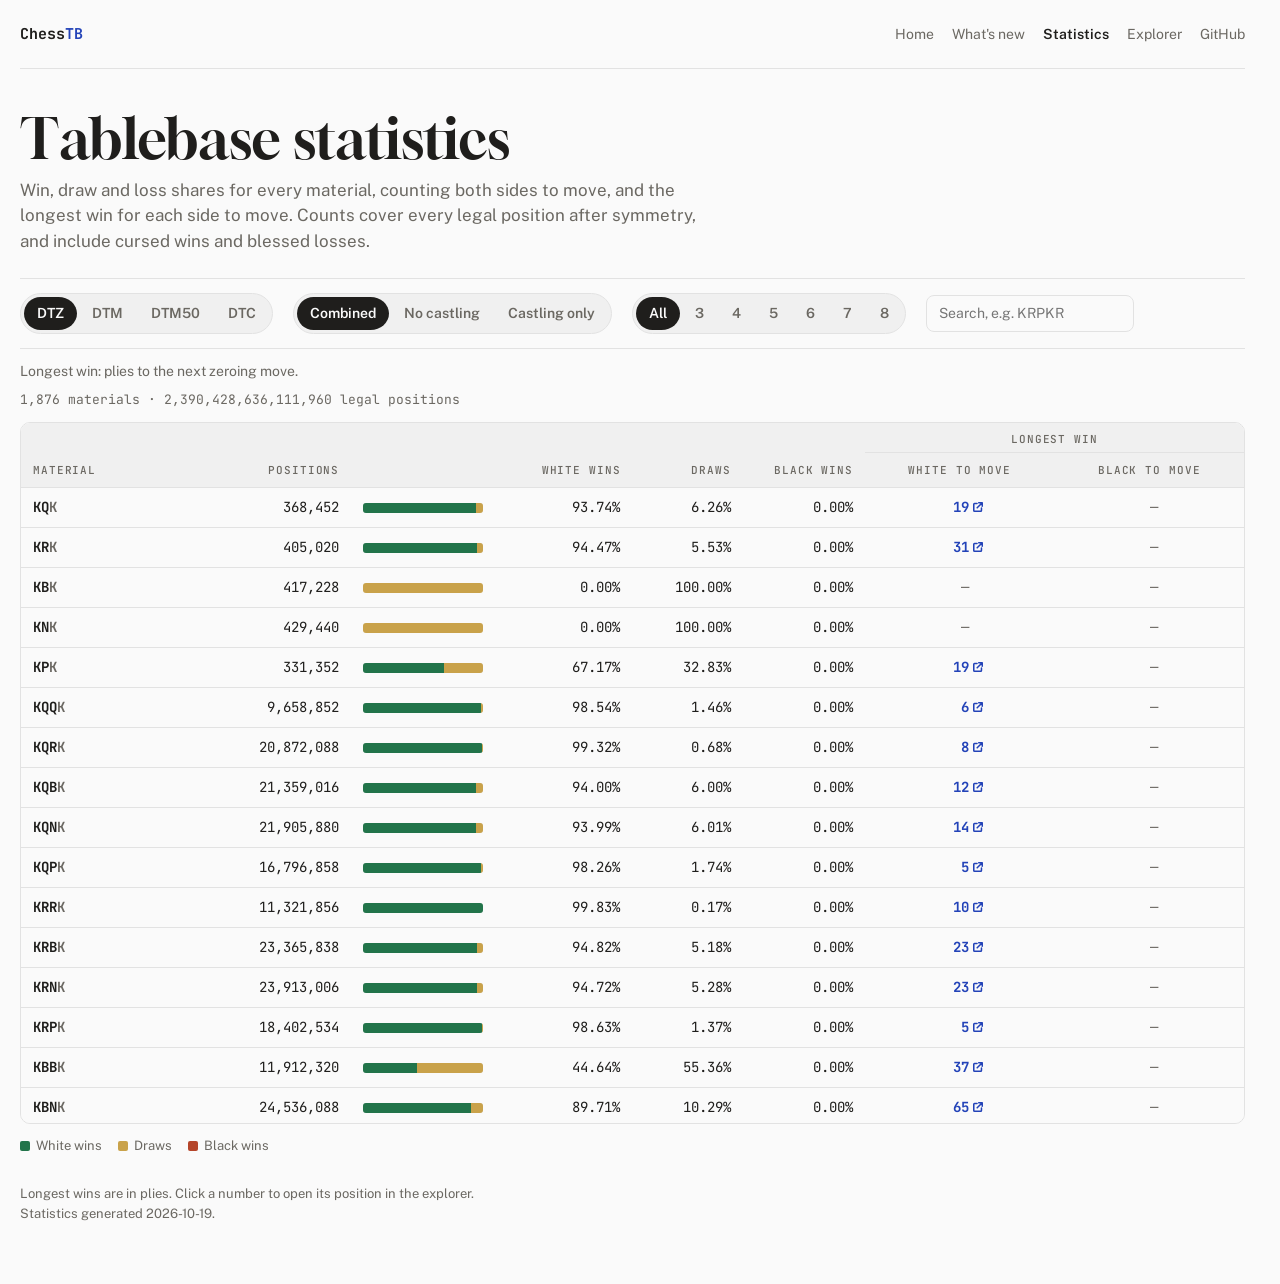
==== docs/stats.html @ 06301e28 "Slop" ====
<!doctype html>
<html lang="en">
<head>
<meta charset="utf-8">
<meta name="viewport" content="width=device-width, initial-scale=1, viewport-fit=cover">
<title>ChessTB – Tablebase statistics</title>
<meta name="description" content="Win, draw and loss shares and the longest wins for every ChessTB endgame table, by metric.">
<meta property="og:title" content="ChessTB – Tablebase statistics">
<meta property="og:description" content="Win, draw and loss shares and the longest wins for every ChessTB endgame table, by metric.">
<meta property="og:type" content="website">
<link rel="icon" type="image/svg+xml" href="favicon.svg">
<link rel="apple-touch-icon" href="apple-touch-icon.png">
<link rel="preconnect" href="https://fonts.googleapis.com">
<link rel="preconnect" href="https://fonts.gstatic.com" crossorigin>
<link rel="stylesheet" href="https://fonts.googleapis.com/css2?family=Gloock&family=Public+Sans:ital,wght@0,400;0,500;0,600;0,700;1,400&family=JetBrains+Mono:wght@400;500;700&display=swap">
<link rel="stylesheet" href="common.css">
<style>
/* Layout: a compact header, one control bar, then a single scrolling table with a sticky header row. */
:root { --win: #22744A; --draw: #C9A24A; --loss: #B5452A; }
@media (prefers-color-scheme: dark) {
  :root:not([data-theme="light"]) { --win: #5FBF88; --draw: #D9B25A; --loss: #D9694A; }
}
:root[data-theme="dark"] { --win: #5FBF88; --draw: #D9B25A; --loss: #D9694A; }

body { font-size: 15px; line-height: 1.5; padding-block: 0 48px; }

.head { display: grid; gap: 10px; padding-block: 40px 24px; }
h1 { font-family: var(--display); font-weight: 400; font-size: clamp(36px, 5vw, 56px); line-height: 1.05; margin: 0; }
.lede { color: var(--muted); font-size: 17px; max-width: 68ch; margin: 0; }

.controls { display: flex; flex-wrap: wrap; gap: 12px 20px; align-items: center; padding-block: 14px; border-top: 1px solid var(--rule); border-bottom: 1px solid var(--rule); }
.search { font: inherit; font-size: 14px; padding: 7px 12px; border: 1px solid var(--rule); border-radius: 8px; background: var(--paper); color: var(--ink); width: 13rem; max-width: 100%; }
.metric-note { font-size: 14px; color: var(--muted); padding-block: 12px 4px; margin: 0; }
.summary { font-family: var(--mono); font-size: 13px; color: var(--muted); padding-block: 4px 12px; margin: 0; font-variant-numeric: tabular-nums; }

.table-wrap { overflow: auto; max-height: 78vh; border: 1px solid var(--rule); border-radius: 10px; background: var(--paper); }
table { border-collapse: separate; border-spacing: 0; width: 100%; min-width: 820px; table-layout: fixed; font-size: 14px; }
th, td { padding: 9px 12px; border-bottom: 1px solid var(--rule); text-align: left; vertical-align: middle; white-space: nowrap; }
thead th { white-space: normal; position: sticky; top: 0; z-index: 1; background: var(--panel); font-family: var(--mono); font-size: 11px; font-weight: 500; letter-spacing: .08em; text-transform: uppercase; color: var(--muted); }
thead th button { all: unset; cursor: pointer; display: inline-flex; gap: 4px; align-items: center; }
/* Two sticky header rows: the group label row is a fixed 30px, the column row sticks just below it. */
thead tr.group th { top: 0; height: 30px; padding-block: 7px 4px; }
thead tr:not(.group) th { top: 30px; }
thead th.blank { border-bottom-color: transparent; }
thead th.grp { text-align: center; }
thead th button:focus-visible { outline: 2px solid var(--accent); outline-offset: 2px; border-radius: 3px; }
thead th[aria-sort="ascending"] button::after { content: "▲"; font-size: 9px; }
thead th[aria-sort="descending"] button::after { content: "▼"; font-size: 9px; }
th.num, td.num { text-align: right; font-family: var(--mono); font-variant-numeric: tabular-nums; }
td.mat { font-family: var(--mono); font-weight: 700; }
/* Black's side of the material name, from its king on, is muted so the split reads at a glance. */
td.mat .blk { color: var(--muted); }
tbody tr:hover td { background: var(--accent-soft); }
.bar { display: flex; width: 100%; max-width: 120px; height: 10px; border-radius: 3px; overflow: hidden; background: var(--rule); }
.bar i { display: block; height: 100%; }
.bar .w { background: var(--win); }
.bar .d { background: var(--draw); }
.bar .l { background: var(--loss); }
td.long a { font-weight: 700; text-decoration: none; }
td.long a::after { content: ""; display: inline-block; vertical-align: baseline; margin-left: 4px; width: 10px; height: 10px; background: currentColor; -webkit-mask: var(--ext-icon) center / contain no-repeat; mask: var(--ext-icon) center / contain no-repeat; }
td.long a:hover { text-decoration: underline; }
th.ctr, td.long { text-align: center; }
/* Numbers right-align inside a 4-digit box that stays centred, so digits line up under the centred header. */
td.long a, td.long .none { display: inline-block; min-width: calc(4ch + 14px); text-align: right; }
td.long .none { padding-right: 14px; }
.none { color: var(--muted); }
.legend { display: flex; gap: 16px; flex-wrap: wrap; font-size: 13px; color: var(--muted); padding-block: 12px 0; }
.legend span { display: inline-flex; align-items: center; gap: 6px; }
.legend i { width: 10px; height: 10px; border-radius: 2px; display: inline-block; }
.foot #generated { display: block; }
.foot { font-size: 13px; color: var(--muted); padding-block: 16px 0; max-width: 80ch; }

@media (max-width: 640px) {
  body { padding-inline: 16px; }
  .search { width: 100%; }
}
</style>
</head>
<body>
<div class="wrap">
  <header class="top">
    <a class="brand" href="./">Chess<span>TB</span></a>
    <nav aria-label="Site">
      <a href="./">Home</a>
      <a href="whatsnew.html">What's new</a>
      <a href="stats.html" aria-current="page">Statistics</a>
      <a href="https://chesstb-explorer.hf.space/">Explorer</a>
      <a href="https://github.com/noobpwnftw/chesstb">GitHub</a>
    </nav>
  </header>

  <section class="head" aria-labelledby="title">
    <h1 id="title">Tablebase statistics</h1>
    <p class="lede">Win, draw and loss shares for every material, counting both sides to move, and the longest win for each side to move. Counts cover every legal position after symmetry, and include cursed wins and blessed losses.</p>
  </section>

  <div class="controls" role="group" aria-label="Table filters">
    <div class="seg" id="metric" role="group" aria-label="Metric">
      <button type="button" data-metric="dtz">DTZ</button>
      <button type="button" data-metric="dtm">DTM</button>
      <button type="button" data-metric="dtm50">DTM50</button>
      <button type="button" data-metric="dtc">DTC</button>
    </div>
    <div class="seg" id="castling" role="group" aria-label="Castling rights">
      <button type="button" data-castling="2">Combined</button>
      <button type="button" data-castling="0">No castling</button>
      <button type="button" data-castling="1">Castling only</button>
    </div>
    <div class="seg" id="pieces" role="group" aria-label="Number of pieces">
      <button type="button" data-n="0">All</button>
      <button type="button" data-n="3">3</button>
      <button type="button" data-n="4">4</button>
      <button type="button" data-n="5">5</button>
      <button type="button" data-n="6">6</button>
      <button type="button" data-n="7">7</button>
      <button type="button" data-n="8">8</button>
    </div>
    <input class="search" id="q" type="search" placeholder="Search, e.g. KRPKR" aria-label="Search materials" autocomplete="off" spellcheck="false">
  </div>

  <p class="metric-note" id="note"></p>
  <p class="summary" id="summary">Loading statistics…</p>

  <div class="table-wrap">
    <table>
      <colgroup>
        <col style="width: 12%"><col style="width: 15%"><col style="width: 13%">
        <col style="width: 10%"><col style="width: 9%"><col style="width: 10%">
        <col style="width: 15.5%"><col style="width: 15.5%">
      </colgroup>
      <thead>
        <tr class="group">
          <th colspan="6" class="blank"></th>
          <th colspan="2" class="grp" scope="colgroup">Longest win</th>
        </tr>
        <tr>
          <th data-key="mat" aria-sort="none"><button type="button">Material</button></th>
          <th class="num" data-key="pos" aria-sort="none"><button type="button">Positions</button></th>
          <th aria-hidden="true"></th>
          <th class="num" data-key="w" aria-sort="none"><button type="button">White wins</button></th>
          <th class="num" data-key="d" aria-sort="none"><button type="button">Draws</button></th>
          <th class="num" data-key="b" aria-sort="none"><button type="button">Black wins</button></th>
          <th class="num ctr" data-key="lw" aria-sort="none"><button type="button">White to move</button></th>
          <th class="num ctr" data-key="lb" aria-sort="none"><button type="button">Black to move</button></th>
        </tr>
      </thead>
      <tbody id="rows"></tbody>
    </table>
  </div>
  <div class="legend" aria-hidden="true">
    <span><i style="background: var(--win)"></i>White wins</span>
    <span><i style="background: var(--draw)"></i>Draws</span>
    <span><i style="background: var(--loss)"></i>Black wins</span>
  </div>
  <p class="foot">Longest wins are in plies. Click a number to open its position in the explorer.<span id="generated"></span></p>
</div>

<script>
(function () {
  var EXPLORER = "https://chesstb-explorer.hf.space/";
  var NOTES = {
    dtz: "Longest win: plies to the next zeroing move.",
    dtm: "Longest win: plies to mate, ignoring the 50-move rule.",
    dtm50: "Longest win: plies to mate within the 50-move rule, from a fresh clock.",
    dtc: "Longest win: plies to the next zeroing move within the 50-move rule, from a fresh clock. Endgames with pawns only."
  };
  var state = { metric: "dtz", castling: 2, n: 0, q: "", sort: null, dir: 1 };
  var data = null;

  function readHash() {
    var h = location.hash.replace(/^#/, "").split("-");
    if (NOTES[h[0]]) state.metric = h[0];
    state.castling = h[1] === "castling" ? 1 : h[1] === "nocastling" ? 0 : 2;
  }
  function writeHash() {
    try { history.replaceState(null, "", "#" + state.metric + ["-nocastling", "-castling", ""][state.castling]); } catch (e) {}
  }

  function pct(x, total) {
    if (!total) return "—";
    var v = 100 * x / total;
    if (x > 0 && v < 0.005) return "<0.01%";
    if (x < total && v > 99.995) return ">99.99%";
    return v.toFixed(2) + "%";
  }
  function fullFen(fen) {
    var f = fen.trim().split(/\s+/), d = ["", "w", "-", "-", "0", "1"];
    while (f.length < 6) f.push(d[f.length]);
    return f.join(" ");
  }
  // Castling tables cover every king and rook arrangement, so a record can be a Chess960
  // position: a right whose king or rook is off its standard square needs the 960 variant.
  function needs960(fen) {
    var f = fen.split(/\s+/), rights = f[2] || "-";
    if (rights === "-") return false;
    if (/[A-Ha-h]/.test(rights)) return true;
    var ranks = f[0].split("/");
    function row(r) {
      var out = [];
      ranks[r].split("").forEach(function (c) {
        if (/\d/.test(c)) for (var i = 0; i < +c; i++) out.push(""); else out.push(c);
      });
      return out;
    }
    var r1 = row(7), r8 = row(0);
    var need = { K: [r1, "K", "R", 7], Q: [r1, "K", "R", 0], k: [r8, "k", "r", 7], q: [r8, "k", "r", 0] };
    return rights.split("").some(function (c) {
      var n = need[c];
      return !n || n[0][4] !== n[1] || n[0][n[3]] !== n[2];
    });
  }
  function explorerLink(fen) {
    var full = fullFen(fen);
    return EXPLORER + "#fen=" + encodeURIComponent(full) + (needs960(full) ? "&variant=chess960" : "");
  }
  function esc(s) { return s.replace(/[&<>"]/g, function (c) { return { "&": "&amp;", "<": "&lt;", ">": "&gt;", '"': "&quot;" }[c]; }); }
  // White's pieces, then Black's from the second king on.
  function matHtml(m) { var i = m.indexOf("K", 1); return i < 0 ? esc(m) : esc(m.slice(0, i)) + '<span class="blk">' + esc(m.slice(i)) + "</span>"; }

  function derive(row) {
    var c = row.c, tot = c[3] + c[7];
    // White's point of view: White wins with White to move, or when Black to move loses.
    return { w: c[0] + c[6], d: c[1] + c[5], b: c[2] + c[4], tot: tot };
  }

  function currentRows() {
    var set = data.sets[state.castling];
    var q = state.q.trim().toLowerCase();
    var rows = set.rows.filter(function (r) {
      if (!r.l[state.metric]) return false;
      if (state.n && r.n !== state.n) return false;
      if (q && r.m.toLowerCase().indexOf(q) < 0) return false;
      return true;
    });
    if (state.sort) {
      var k = state.sort, dir = state.dir;
      var val = function (r) {
        var s = derive(r);
        switch (k) {
          case "mat": return r.m;
          case "pos": return s.tot;
          case "w": return s.tot ? s.w / s.tot : 0;
          case "d": return s.tot ? s.d / s.tot : 0;
          case "b": return s.tot ? s.b / s.tot : 0;
          case "lw": return r.l[state.metric][0][0];
          case "lb": return r.l[state.metric][1][0];
        }
      };
      rows = rows.map(function (r, i) { return [val(r), i, r]; }).sort(function (a, b) {
        if (a[0] < b[0]) return -dir;
        if (a[0] > b[0]) return dir;
        return a[1] - b[1];
      }).map(function (x) { return x[2]; });
    }
    return rows;
  }

  function longestCell(entry) {
    if (!entry || !entry[0] || !entry[1]) return '<td class="num long"><span class="none">—</span></td>';
    var fen = fullFen(entry[1]);
    return '<td class="num long"><a href="' + explorerLink(fen) +
      '" target="_blank" rel="noopener" title="' + esc(fen) + '">' + entry[0] + "</a></td>";
  }

  function render() {
    var rows = currentRows();
    var html = [], total = 0n;
    rows.forEach(function (r) {
      var s = derive(r), l = r.l[state.metric];
      total += BigInt(s.tot);
      var bw = s.tot ? 100 * s.w / s.tot : 0, bd = s.tot ? 100 * s.d / s.tot : 0, bb = s.tot ? 100 * s.b / s.tot : 0;
      html.push("<tr><td class=\"mat\">" + matHtml(r.m) + "</td>" +
        "<td class=\"num\">" + s.tot.toLocaleString("en-US") + "</td>" +
        '<td><div class="bar" title="' + pct(s.w, s.tot) + " / " + pct(s.d, s.tot) + " / " + pct(s.b, s.tot) + '">' +
          '<i class="w" style="width:' + bw + '%"></i><i class="d" style="width:' + bd + '%"></i><i class="l" style="width:' + bb + '%"></i></div></td>' +
        '<td class="num">' + pct(s.w, s.tot) + "</td>" +
        '<td class="num">' + pct(s.d, s.tot) + "</td>" +
        '<td class="num">' + pct(s.b, s.tot) + "</td>" +
        longestCell(l[0]) + longestCell(l[1]) + "</tr>");
    });
    document.getElementById("rows").innerHTML = html.join("") ||
      '<tr><td colspan="8" class="none">No materials match these filters.</td></tr>';
    document.getElementById("summary").textContent =
      rows.length.toLocaleString("en-US") + " materials · " + total.toLocaleString("en-US") + " legal positions";
    document.getElementById("note").textContent = NOTES[state.metric];
    syncControls();
  }

  function syncControls() {
    var set = data.sets[state.castling];
    document.querySelectorAll("#metric button").forEach(function (b) {
      b.setAttribute("aria-pressed", b.dataset.metric === state.metric ? "true" : "false");
      b.disabled = set.metrics.indexOf(b.dataset.metric) < 0;
    });
    document.querySelectorAll("#castling button").forEach(function (b) {
      b.setAttribute("aria-pressed", +b.dataset.castling === state.castling ? "true" : "false");
    });
    var present = {};
    set.rows.forEach(function (r) { if (r.l[state.metric]) present[r.n] = true; });
    document.querySelectorAll("#pieces button").forEach(function (b) {
      var n = +b.dataset.n;
      b.setAttribute("aria-pressed", n === state.n ? "true" : "false");
      b.disabled = n !== 0 && !present[n];
    });
    document.querySelectorAll("thead th[data-key]").forEach(function (th) {
      th.setAttribute("aria-sort", th.dataset.key === state.sort ? (state.dir > 0 ? "ascending" : "descending") : "none");
    });
  }

  function bind() {
    document.querySelectorAll("#metric button").forEach(function (b) {
      b.addEventListener("click", function () { state.metric = b.dataset.metric; fixPieces(); writeHash(); render(); });
    });
    document.querySelectorAll("#castling button").forEach(function (b) {
      b.addEventListener("click", function () { state.castling = +b.dataset.castling; fixPieces(); writeHash(); render(); });
    });
    document.querySelectorAll("#pieces button").forEach(function (b) {
      b.addEventListener("click", function () { state.n = +b.dataset.n; render(); });
    });
    document.getElementById("q").addEventListener("input", function (e) { state.q = e.target.value; render(); });
    document.querySelectorAll("thead th[data-key] button").forEach(function (b) {
      b.addEventListener("click", function () {
        var k = b.parentNode.dataset.key;
        if (state.sort === k) {
          if (state.dir > 0) state.dir = -1; else { state.sort = null; state.dir = 1; }
        } else {
          state.sort = k;
          state.dir = k === "mat" ? 1 : -1;
        }
        render();
      });
    });
    window.addEventListener("hashchange", function () { readHash(); fixPieces(); render(); });
  }

  // Drop a piece-count filter that the chosen metric and table set do not cover.
  function fixPieces() {
    var set = data.sets[state.castling];
    if (set.metrics.indexOf(state.metric) < 0) state.metric = set.metrics[0];
    if (state.n && !set.rows.some(function (r) { return r.n === state.n && r.l[state.metric]; })) state.n = 0;
  }

  // Combined view: fold each castling table into its right-free material (KrrK -> KRRK).
  // Positions with rights are distinct positions, so counts add; records take the longest.
  function buildCombined(d) {
    var byName = {};
    var rows = d.sets[0].rows.map(function (r) {
      var copy = { m: r.m, n: r.n, c: r.c.slice(), l: {} };
      Object.keys(r.l).forEach(function (k) { copy.l[k] = [r.l[k][0].slice(), r.l[k][1].slice()]; });
      byName[r.m] = copy;
      return copy;
    });
    d.sets[1].rows.forEach(function (r) {
      var t = byName[r.m.replace(/r/g, "R")];
      if (!t) return;
      for (var i = 0; i < 8; i++) t.c[i] += r.c[i];
      Object.keys(r.l).forEach(function (k) {
        if (!t.l[k]) return;
        for (var s = 0; s < 2; s++) if (r.l[k][s][0] > t.l[k][s][0]) t.l[k][s] = r.l[k][s].slice();
      });
    });
    return { castling: 2, metrics: d.sets[0].metrics, rows: rows };
  }

  readHash();
  fetch("stats.json").then(function (r) {
    if (!r.ok) throw new Error(r.status);
    return r.json();
  }).then(function (d) {
    data = d;
    d.sets[2] = buildCombined(d);
    var gen = document.getElementById("generated");
    gen.textContent = "Statistics generated ";
    var t = document.createElement("time");
    t.dateTime = d.generated;
    t.textContent = d.generated + ".";
    gen.appendChild(t);
    bind(); fixPieces(); render();
  }).catch(function () {
    document.getElementById("summary").textContent = "Could not load stats.json. Reload the page to try again.";
  });
})();
</script>
</body>
</html>
---- docs/common.css ----
/* Shared by every ChessTB page: theme tokens, base type, top bar and the common controls.
   Page-specific tokens (board squares, result colours, bar colours) stay in each page. */
:root {
  --paper: #FAFAFA;
  --panel: #F0F0F0;
  --ink: #1F1E1C;
  --muted: #6B6862;
  --rule: #E2E2E2;
  --accent: #2343B8;
  --accent-soft: #DCE2F7;
  --display: "Gloock", "Georgia", "Times New Roman", serif;
  --body: "Public Sans", "Helvetica Neue", Arial, sans-serif;
  --mono: "JetBrains Mono", ui-monospace, "SFMono-Regular", Menlo, monospace;
  /* External-link glyph, drawn with mask so it takes the text colour. */
  --ext-icon: url("data:image/svg+xml,%3Csvg xmlns='http://www.w3.org/2000/svg' viewBox='1.8 1.1 9.1 9.1'%3E%3Cpath d='M5.5 2.5H3.2a.7.7 0 0 0-.7.7v5.6a.7.7 0 0 0 .7.7h5.6a.7.7 0 0 0 .7-.7V6.5M7 1.8h3.2V5M10 2 5.6 6.4' fill='none' stroke='black' stroke-width='1.4' stroke-linecap='round' stroke-linejoin='round'/%3E%3C/svg%3E");
  color-scheme: light;
  padding-top: env(safe-area-inset-top, 0px);
  padding-bottom: env(safe-area-inset-bottom, 0px);
}
@media (prefers-color-scheme: dark) {
  :root:not([data-theme="light"]) {
    --paper: #141414; --panel: #1E1E1E; --ink: #ECECEC; --muted: #A3A3A3; --rule: #2E2E2E;
    --accent: #8EA6FF; --accent-soft: #1E2847;
    color-scheme: dark;
  }
}
:root[data-theme="dark"] {
  --paper: #141414; --panel: #1E1E1E; --ink: #ECECEC; --muted: #A3A3A3; --rule: #2E2E2E;
  --accent: #8EA6FF; --accent-soft: #1E2847;
  color-scheme: dark;
}

* { box-sizing: border-box; }
html, body { margin: 0; }
html { scrollbar-gutter: stable; }
body { background: var(--paper); color: var(--ink); font-family: var(--body); padding-inline: 20px; }
img { max-width: 100%; }
[hidden] { display: none !important; }
.wrap { max-width: 1240px; margin: 0 auto; }
a { color: var(--accent); }
:focus-visible { outline: 2px solid var(--accent); outline-offset: 3px; border-radius: 4px; }
.nw { white-space: nowrap; }

/* top bar */
.top { display: flex; justify-content: space-between; align-items: center; gap: 16px; padding-block: 22px; border-bottom: 1px solid var(--rule); line-height: 24px; }
.brand { font-family: var(--mono); font-weight: 700; font-size: 15px; color: var(--ink); text-decoration: none; }
.brand span { color: var(--accent); }
.top nav { display: flex; gap: 18px; font-size: 14px; }
.top nav a { color: var(--muted); text-decoration: none; }
.top nav a:hover { color: var(--ink); }
.top nav a[aria-current="page"] { color: var(--ink); font-weight: 600; }
/* On phones the nav takes its own row under the logo instead of wrapping or hiding. */
@media (max-width: 520px) {
  .top { flex-wrap: wrap; row-gap: 12px; }
  .top nav { width: 100%; gap: 16px; font-size: 13px; }
}

/* Segmented control. Each button's transparent border fills the pill's padding, so the whole pill is clickable. */
.seg { display: inline-flex; flex-wrap: wrap; border: 1px solid var(--rule); border-radius: 999px; background: var(--panel); }
.seg button { font: inherit; font-size: 14px; font-weight: 600; border: solid transparent; border-width: 3px 1px; background: transparent padding-box; color: var(--muted); padding: 6px 13px; border-radius: 999px; cursor: pointer; }
.seg button:first-child { border-left-width: 3px; }
.seg button:last-child { border-right-width: 3px; }
.seg button:not([aria-pressed="true"]):not(:disabled):hover { color: var(--ink); }
.seg button[aria-pressed="true"] { background: var(--ink) padding-box; color: var(--paper); }
.seg button:disabled { opacity: .35; cursor: default; }

/* Pill link with a leading icon. */
.pill-btn { display: inline-flex; align-items: center; gap: 8px; padding: 6px 13px; border: 1px solid var(--rule); border-radius: 999px; background: var(--panel); color: var(--ink); font-size: 13px; font-weight: 600; line-height: 1.6; text-decoration: none; }
.pill-btn:hover { background: color-mix(in srgb, var(--ink) 6%, var(--panel)); border-color: color-mix(in srgb, var(--ink) 22%, var(--rule)); }
.pill-btn svg { width: 14px; height: 14px; flex: none; color: var(--accent); }
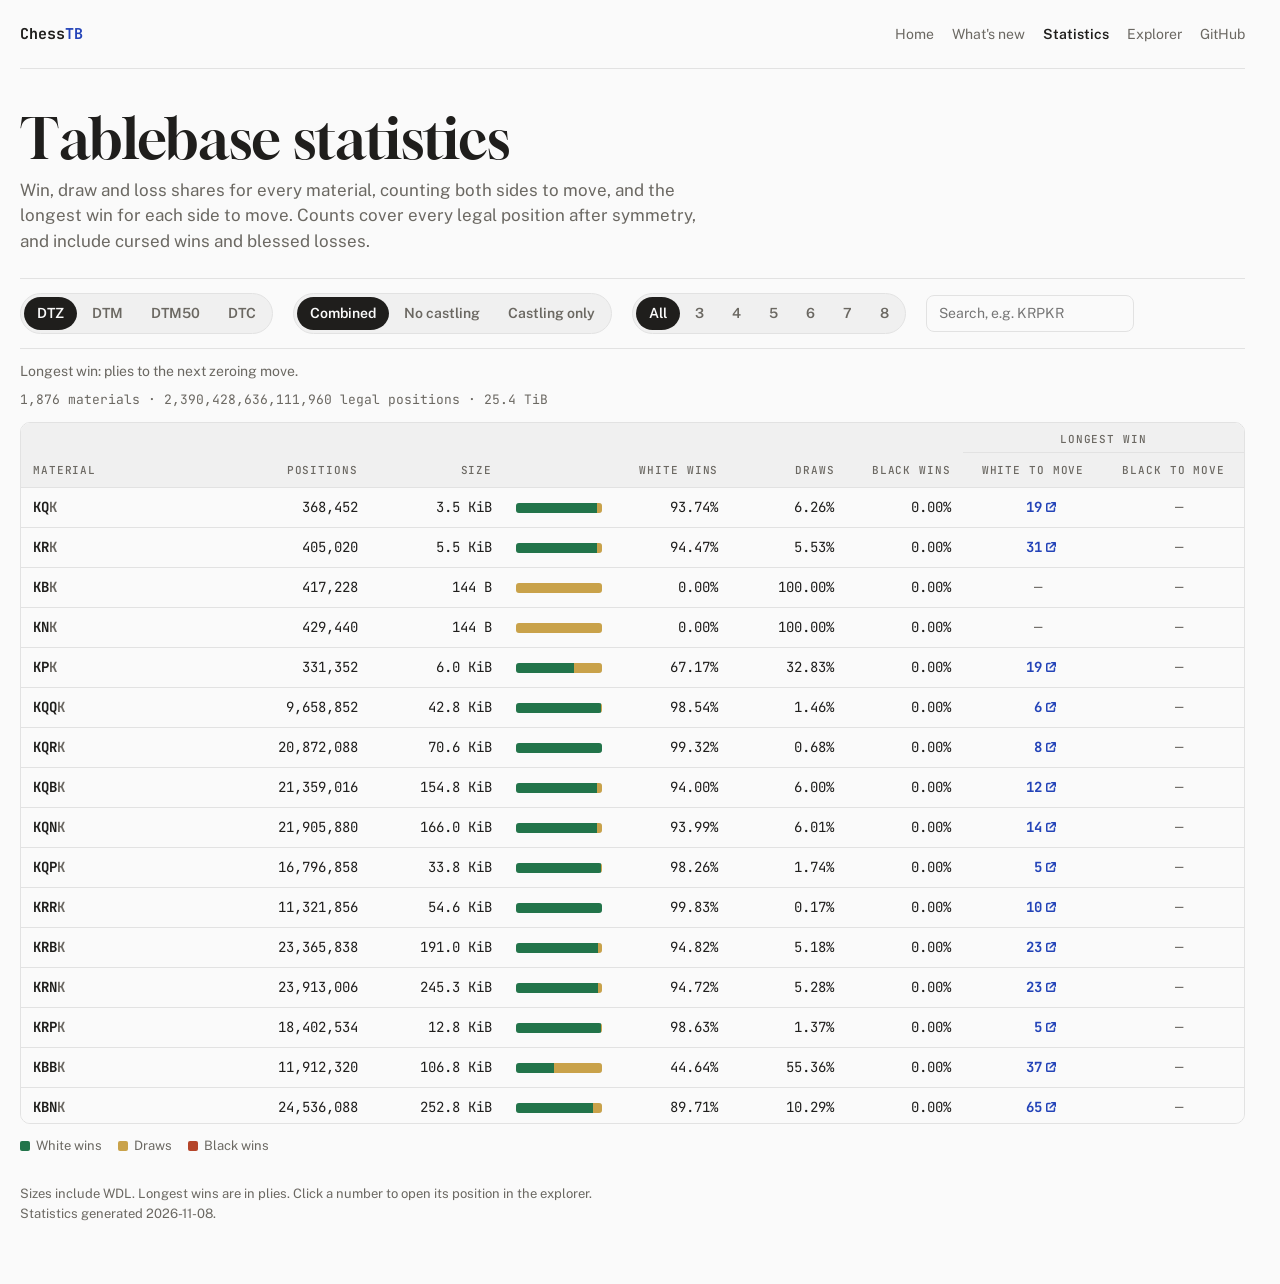
==== commit 67ad6caa: "Slop" ====
--- a/docs/stats.html
+++ b/docs/stats.html
@@ -34,7 +34,7 @@
 .summary { font-family: var(--mono); font-size: 13px; color: var(--muted); padding-block: 4px 12px; margin: 0; font-variant-numeric: tabular-nums; }
 
 .table-wrap { overflow: auto; max-height: 78vh; border: 1px solid var(--rule); border-radius: 10px; background: var(--paper); }
-table { border-collapse: separate; border-spacing: 0; width: 100%; min-width: 820px; table-layout: fixed; font-size: 14px; }
+table { border-collapse: separate; border-spacing: 0; width: 100%; min-width: 920px; table-layout: fixed; font-size: 14px; }
 th, td { padding: 9px 12px; border-bottom: 1px solid var(--rule); text-align: left; vertical-align: middle; white-space: nowrap; }
 thead th { white-space: normal; position: sticky; top: 0; z-index: 1; background: var(--panel); font-family: var(--mono); font-size: 11px; font-weight: 500; letter-spacing: .08em; text-transform: uppercase; color: var(--muted); }
 thead th button { all: unset; cursor: pointer; display: inline-flex; gap: 4px; align-items: center; }
@@ -68,7 +68,7 @@
 .legend span { display: inline-flex; align-items: center; gap: 6px; }
 .legend i { width: 10px; height: 10px; border-radius: 2px; display: inline-block; }
 .foot #generated { display: block; }
-.foot { font-size: 13px; color: var(--muted); padding-block: 16px 0; max-width: 80ch; }
+.foot { font-size: 13px; color: var(--muted); padding-block: 16px 0; margin-block: 1em; max-width: 80ch; }
 
 @media (max-width: 640px) {
   body { padding-inline: 16px; }
@@ -124,18 +124,19 @@
   <div class="table-wrap">
     <table>
       <colgroup>
-        <col style="width: 12%"><col style="width: 15%"><col style="width: 13%">
-        <col style="width: 10%"><col style="width: 9%"><col style="width: 10%">
-        <col style="width: 15.5%"><col style="width: 15.5%">
+        <col style="width: 10%"><col style="width: 18.5%"><col style="width: 11%">
+        <col style="width: 9%"><col style="width: 9.5%"><col style="width: 9.5%"><col style="width: 9.5%">
+        <col style="width: 11.5%"><col style="width: 11.5%">
       </colgroup>
       <thead>
         <tr class="group">
-          <th colspan="6" class="blank"></th>
+          <th colspan="7" class="blank"></th>
           <th colspan="2" class="grp" scope="colgroup">Longest win</th>
         </tr>
         <tr>
           <th data-key="mat" aria-sort="none"><button type="button">Material</button></th>
           <th class="num" data-key="pos" aria-sort="none"><button type="button">Positions</button></th>
+          <th class="num" data-key="size" aria-sort="none"><button type="button">Size</button></th>
           <th aria-hidden="true"></th>
           <th class="num" data-key="w" aria-sort="none"><button type="button">White wins</button></th>
           <th class="num" data-key="d" aria-sort="none"><button type="button">Draws</button></th>
@@ -152,7 +153,7 @@
     <span><i style="background: var(--draw)"></i>Draws</span>
     <span><i style="background: var(--loss)"></i>Black wins</span>
   </div>
-  <p class="foot">Longest wins are in plies. Click a number to open its position in the explorer.<span id="generated"></span></p>
+  <p class="foot">Sizes include WDL. Longest wins are in plies. Click a number to open its position in the explorer.<span id="generated"></span></p>
 </div>
 
 <script>
@@ -182,6 +183,14 @@
     if (x > 0 && v < 0.005) return "<0.01%";
     if (x < total && v > 99.995) return ">99.99%";
     return v.toFixed(2) + "%";
+  }
+  function sizeBytes(row) {
+    return row.s[state.metric];
+  }
+  function formatBytes(bytes) {
+    var units = ["B", "KiB", "MiB", "GiB", "TiB", "PiB"], i = 0;
+    while (bytes >= 1024 && i < units.length - 1) { bytes /= 1024; i++; }
+    return (i ? bytes.toFixed(1) : bytes.toString()) + " " + units[i];
   }
   function fullFen(fen) {
     var f = fen.trim().split(/\s+/), d = ["", "w", "-", "-", "0", "1"];
@@ -239,6 +248,7 @@
         switch (k) {
           case "mat": return r.m;
           case "pos": return s.tot;
+          case "size": return sizeBytes(r);
           case "w": return s.tot ? s.w / s.tot : 0;
           case "d": return s.tot ? s.d / s.tot : 0;
           case "b": return s.tot ? s.b / s.tot : 0;
@@ -264,13 +274,16 @@
 
   function render() {
     var rows = currentRows();
-    var html = [], total = 0n;
+    var html = [], total = 0n, bytes = 0;
     rows.forEach(function (r) {
       var s = derive(r), l = r.l[state.metric];
       total += BigInt(s.tot);
+      var size = sizeBytes(r);
+      bytes += size;
       var bw = s.tot ? 100 * s.w / s.tot : 0, bd = s.tot ? 100 * s.d / s.tot : 0, bb = s.tot ? 100 * s.b / s.tot : 0;
       html.push("<tr><td class=\"mat\">" + matHtml(r.m) + "</td>" +
         "<td class=\"num\">" + s.tot.toLocaleString("en-US") + "</td>" +
+        '<td class="num" title="' + (size.toLocaleString("en-US") + " bytes") + '">' + formatBytes(size) + "</td>" +
         '<td><div class="bar" title="' + pct(s.w, s.tot) + " / " + pct(s.d, s.tot) + " / " + pct(s.b, s.tot) + '">' +
           '<i class="w" style="width:' + bw + '%"></i><i class="d" style="width:' + bd + '%"></i><i class="l" style="width:' + bb + '%"></i></div></td>' +
         '<td class="num">' + pct(s.w, s.tot) + "</td>" +
@@ -279,9 +292,13 @@
         longestCell(l[0]) + longestCell(l[1]) + "</tr>");
     });
     document.getElementById("rows").innerHTML = html.join("") ||
-      '<tr><td colspan="8" class="none">No materials match these filters.</td></tr>';
-    document.getElementById("summary").textContent =
-      rows.length.toLocaleString("en-US") + " materials · " + total.toLocaleString("en-US") + " legal positions";
+      '<tr><td colspan="9" class="none">No materials match these filters.</td></tr>';
+    // Each part stays on one line; the summary only breaks between parts.
+    document.getElementById("summary").innerHTML = [
+      rows.length.toLocaleString("en-US") + " materials",
+      total.toLocaleString("en-US") + " legal positions",
+      formatBytes(bytes)
+    ].map(function (t) { return '<span class="nw">' + t + "</span>"; }).join(" · ");
     document.getElementById("note").textContent = NOTES[state.metric];
     syncControls();
   }
@@ -320,13 +337,11 @@
     document.getElementById("q").addEventListener("input", function (e) { state.q = e.target.value; render(); });
     document.querySelectorAll("thead th[data-key] button").forEach(function (b) {
       b.addEventListener("click", function () {
-        var k = b.parentNode.dataset.key;
-        if (state.sort === k) {
-          if (state.dir > 0) state.dir = -1; else { state.sort = null; state.dir = 1; }
-        } else {
-          state.sort = k;
-          state.dir = k === "mat" ? 1 : -1;
-        }
+        // Clicks cycle: the column's natural order (A to Z for material, largest first for numbers), reversed, then unsorted.
+        var k = b.parentNode.dataset.key, first = k === "mat" ? 1 : -1;
+        if (state.sort !== k) { state.sort = k; state.dir = first; }
+        else if (state.dir === first) state.dir = -first;
+        else { state.sort = null; state.dir = 1; }
         render();
       });
     });
@@ -345,7 +360,7 @@
   function buildCombined(d) {
     var byName = {};
     var rows = d.sets[0].rows.map(function (r) {
-      var copy = { m: r.m, n: r.n, c: r.c.slice(), l: {} };
+      var copy = { m: r.m, n: r.n, c: r.c.slice(), l: {}, s: Object.assign({}, r.s) };
       Object.keys(r.l).forEach(function (k) { copy.l[k] = [r.l[k][0].slice(), r.l[k][1].slice()]; });
       byName[r.m] = copy;
       return copy;
@@ -356,6 +371,7 @@
       for (var i = 0; i < 8; i++) t.c[i] += r.c[i];
       Object.keys(r.l).forEach(function (k) {
         if (!t.l[k]) return;
+        t.s[k] += r.s[k];
         for (var s = 0; s < 2; s++) if (r.l[k][s][0] > t.l[k][s][0]) t.l[k][s] = r.l[k][s].slice();
       });
     });
--- a/docs/common.css
+++ b/docs/common.css
@@ -1,5 +1,5 @@
-/* Shared by every ChessTB page: theme tokens, base type, top bar and the common controls.
-   Page-specific tokens (board squares, result colours, bar colours) stay in each page. */
+/* Shared by every ChessTB page: theme tokens, base type, top bar, boards and the common controls.
+   Result colours (win, draw, loss) differ between pages and stay in each page. */
 :root {
   --paper: #FAFAFA;
   --panel: #F0F0F0;
@@ -8,6 +8,13 @@
   --rule: #E2E2E2;
   --accent: #2343B8;
   --accent-soft: #DCE2F7;
+  --sq-light: #DFE5DC;
+  --sq-dark: #8AA090;
+  --coord: #121614;
+  /* Board arrows: a winning move, a mistake, and a cursed win (a win the 50-move rule turns into a draw). */
+  --arrow: #2343B8;
+  --arrow-bad: #B5452A;
+  --arrow-cursed: #B07D12;
   --display: "Gloock", "Georgia", "Times New Roman", serif;
   --body: "Public Sans", "Helvetica Neue", Arial, sans-serif;
   --mono: "JetBrains Mono", ui-monospace, "SFMono-Regular", Menlo, monospace;
@@ -21,12 +28,14 @@
   :root:not([data-theme="light"]) {
     --paper: #141414; --panel: #1E1E1E; --ink: #ECECEC; --muted: #A3A3A3; --rule: #2E2E2E;
     --accent: #8EA6FF; --accent-soft: #1E2847;
+    --sq-light: #B9C4B6; --sq-dark: #6B8473; --arrow: #3B5BDB; --arrow-bad: #C4542F; --arrow-cursed: #B8861C;
     color-scheme: dark;
   }
 }
 :root[data-theme="dark"] {
   --paper: #141414; --panel: #1E1E1E; --ink: #ECECEC; --muted: #A3A3A3; --rule: #2E2E2E;
   --accent: #8EA6FF; --accent-soft: #1E2847;
+  --sq-light: #B9C4B6; --sq-dark: #6B8473; --arrow: #3B5BDB; --arrow-bad: #C4542F; --arrow-cursed: #B8861C;
   color-scheme: dark;
 }
 
@@ -40,6 +49,9 @@
 a { color: var(--accent); }
 :focus-visible { outline: 2px solid var(--accent); outline-offset: 3px; border-radius: 4px; }
 .nw { white-space: nowrap; }
+h1, h2, h3 { font-family: var(--display); font-weight: 400; text-wrap: balance; margin: 0; line-height: 1.08; }
+p { margin: 0; }
+.eyebrow { font-family: var(--mono); font-size: 12px; letter-spacing: .14em; text-transform: uppercase; color: var(--muted); }
 
 /* top bar */
 .top { display: flex; justify-content: space-between; align-items: center; gap: 16px; padding-block: 22px; border-bottom: 1px solid var(--rule); line-height: 24px; }
@@ -69,3 +81,20 @@
 .pill-btn:hover { background: color-mix(in srgb, var(--ink) 6%, var(--panel)); border-color: color-mix(in srgb, var(--ink) 22%, var(--rule)); }
 .pill-btn svg { width: 14px; height: 14px; flex: none; color: var(--accent); }
 
+/* Boards: squares and pieces drawn by each page's render(), arrows in an SVG layer on top, caption below. */
+.board-wrap { position: relative; width: 100%; max-width: 440px; aspect-ratio: 1; justify-self: center; }
+.board { position: absolute; inset: 0; display: grid; grid-template-columns: repeat(8, 1fr); grid-template-rows: repeat(8, 1fr); border-radius: 6px; overflow: hidden; box-shadow: 0 1px 0 var(--rule), 0 18px 40px -24px rgba(0,0,0,.45); }
+.sq { position: relative; display: grid; place-items: center; }
+.sq.l { background: var(--sq-light); }
+.sq.d { background: var(--sq-dark); }
+.sq .coord { position: absolute; font-family: var(--mono); font-size: 9px; line-height: 1; opacity: .7; color: var(--coord); }
+.sq .coord.f { right: 3px; bottom: 3px; }
+.sq .coord.r { left: 3px; top: 3px; }
+.pc { position: absolute; inset: 0; width: 100%; height: 100%; display: block; z-index: 1; pointer-events: none; }
+.arrows { position: absolute; inset: 0; pointer-events: none; z-index: 2; }
+.board-col { display: grid; gap: 0; align-content: start; min-width: 0; width: 100%; max-width: 440px; justify-self: center; }
+.board-caption { display: grid; gap: 2px; margin-top: 10px; font-size: 12px; color: var(--muted); font-family: var(--mono); max-width: 440px; }
+.fen { white-space: nowrap; overflow-x: auto; font-variant-numeric: tabular-nums; }
+.explore { justify-self: start; font-family: var(--body); font-size: 13px; font-weight: 600; color: var(--accent); text-decoration: none; }
+.explore::after { content: ""; display: inline-block; vertical-align: baseline; margin-left: .35em; width: .75em; height: .75em; background: currentColor; -webkit-mask: var(--ext-icon) center / contain no-repeat; mask: var(--ext-icon) center / contain no-repeat; }
+.explore:hover { text-decoration: underline; }
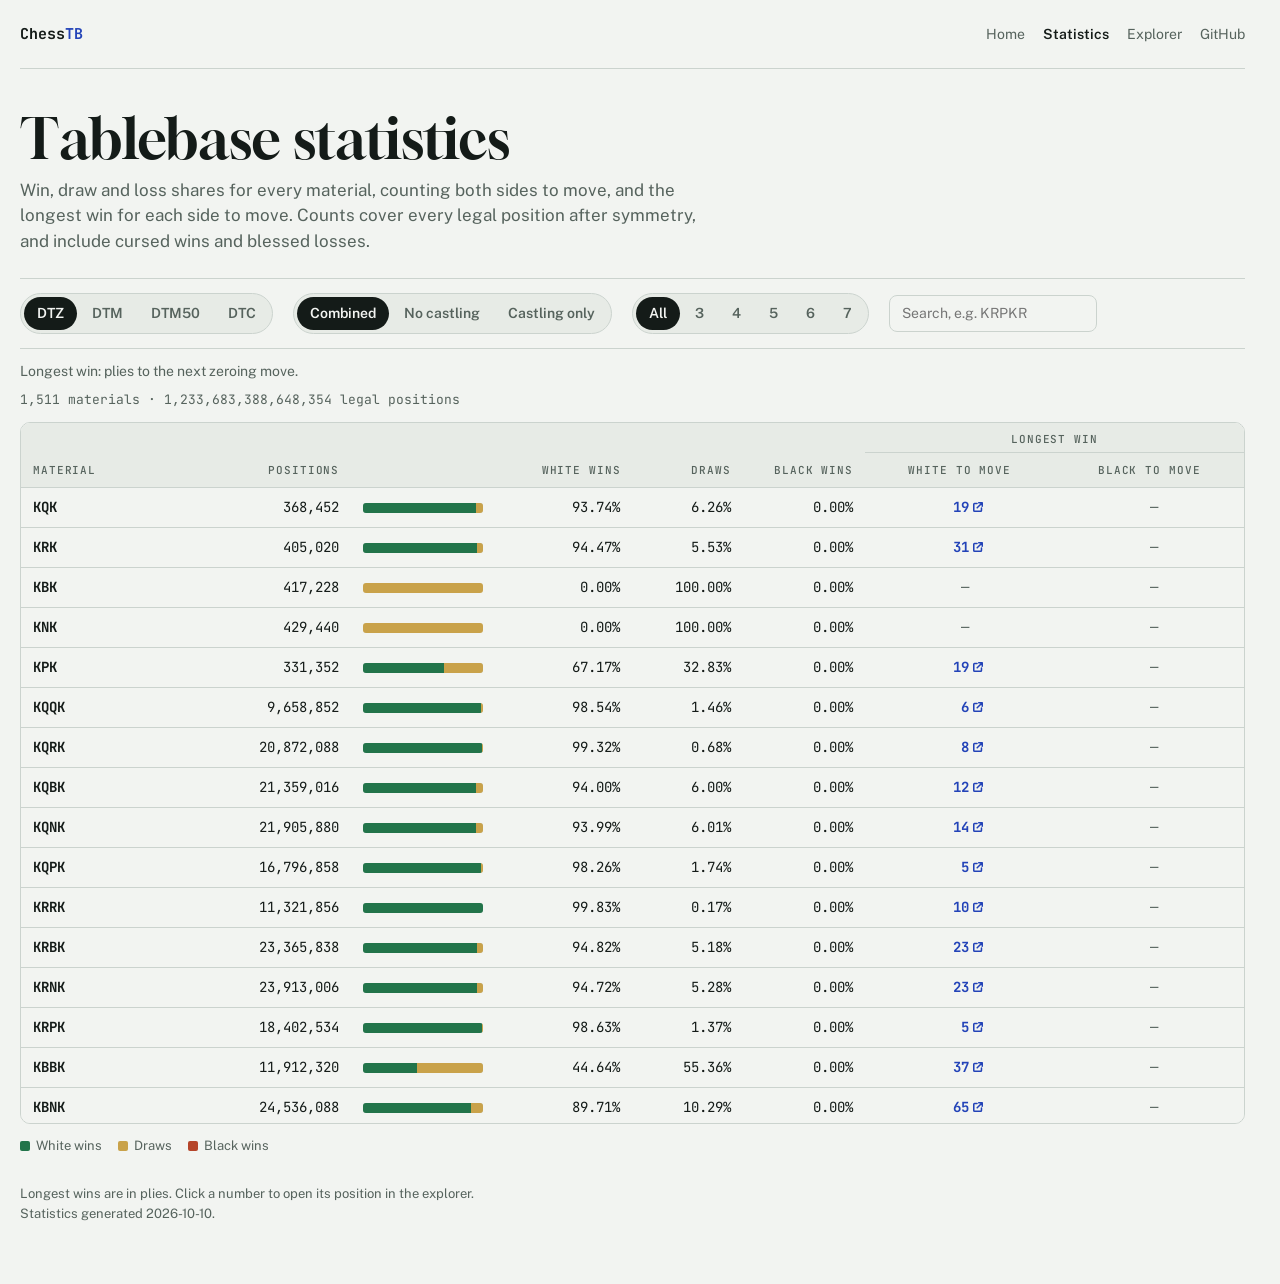
==== commit 86d73718: "Slop" ====
--- a/docs/stats.html
+++ b/docs/stats.html
@@ -8,33 +8,82 @@
 <meta property="og:title" content="ChessTB – Tablebase statistics">
 <meta property="og:description" content="Win, draw and loss shares and the longest wins for every ChessTB endgame table, by metric.">
 <meta property="og:type" content="website">
-<link rel="icon" type="image/svg+xml" href="favicon.svg">
-<link rel="apple-touch-icon" href="apple-touch-icon.png">
 <link rel="preconnect" href="https://fonts.googleapis.com">
 <link rel="preconnect" href="https://fonts.gstatic.com" crossorigin>
-<link rel="stylesheet" href="https://fonts.googleapis.com/css2?family=Gloock&family=Public+Sans:ital,wght@0,400;0,500;0,600;0,700;1,400&family=JetBrains+Mono:wght@400;500;700&display=swap">
-<link rel="stylesheet" href="common.css">
+<link rel="stylesheet" href="https://fonts.googleapis.com/css2?family=Gloock&family=Public+Sans:wght@400;500;600;700&family=JetBrains+Mono:wght@400;500;700&display=swap">
 <style>
 /* Layout: a compact header, one control bar, then a single scrolling table with a sticky header row. */
-:root { --win: #22744A; --draw: #C9A24A; --loss: #B5452A; }
+:root {
+  --paper: #F2F4F1;
+  --panel: #E7EBE6;
+  --ink: #141B18;
+  --muted: #56635D;
+  --rule: #CBD3CE;
+  --accent: #2343B8;
+  --accent-soft: #DCE2F7;
+  --win: #22744A;
+  --draw: #C9A24A;
+  --loss: #B5452A;
+  --display: "Gloock", "Georgia", "Times New Roman", serif;
+  --body: "Public Sans", "Helvetica Neue", Arial, sans-serif;
+  --mono: "JetBrains Mono", ui-monospace, "SFMono-Regular", Menlo, monospace;
+  color-scheme: light;
+}
 @media (prefers-color-scheme: dark) {
-  :root:not([data-theme="light"]) { --win: #5FBF88; --draw: #D9B25A; --loss: #D9694A; }
-}
-:root[data-theme="dark"] { --win: #5FBF88; --draw: #D9B25A; --loss: #D9694A; }
-
-body { font-size: 15px; line-height: 1.5; padding-block: 0 48px; }
+  :root:not([data-theme="light"]) {
+    --paper: #0E1412; --panel: #18201D; --ink: #E5EBE7; --muted: #9AA9A2; --rule: #2A3531;
+    --accent: #8EA6FF; --accent-soft: #1E2847; --win: #5FBF88; --draw: #D9B25A; --loss: #D9694A;
+    color-scheme: dark;
+  }
+}
+:root[data-theme="dark"] {
+  --paper: #0E1412; --panel: #18201D; --ink: #E5EBE7; --muted: #9AA9A2; --rule: #2A3531;
+  --accent: #8EA6FF; --accent-soft: #1E2847; --win: #5FBF88; --draw: #D9B25A; --loss: #D9694A;
+  color-scheme: dark;
+}
+
+* { box-sizing: border-box; }
+html, body { margin: 0; }
+html { scrollbar-gutter: stable; }
+body {
+  background: var(--paper); color: var(--ink);
+  font-family: var(--body); font-size: 15px; line-height: 1.5;
+  padding-inline: 20px; padding-block: 0 48px;
+  padding-top: env(safe-area-inset-top, 0px);
+}
+[hidden] { display: none !important; }
+.wrap { max-width: 1240px; margin: 0 auto; }
+a { color: var(--accent); }
+:focus-visible { outline: 2px solid var(--accent); outline-offset: 2px; border-radius: 4px; }
+
+.top { display: flex; justify-content: space-between; align-items: center; gap: 16px; padding-block: 22px; border-bottom: 1px solid var(--rule); line-height: 24px; }
+.brand { font-family: var(--mono); font-weight: 700; font-size: 15px; color: var(--ink); text-decoration: none; }
+.brand span { color: var(--accent); }
+.top nav { display: flex; gap: 18px; font-size: 14px; }
+.top nav a { color: var(--muted); text-decoration: none; }
+.top nav a:hover { color: var(--ink); }
+.top nav a[aria-current="page"] { color: var(--ink); font-weight: 600; }
+/* On phones the nav takes its own row under the logo instead of wrapping or hiding. */
+@media (max-width: 520px) {
+  .top { flex-wrap: wrap; row-gap: 12px; }
+  .top nav { width: 100%; gap: 16px; font-size: 13px; }
+}
 
 .head { display: grid; gap: 10px; padding-block: 40px 24px; }
 h1 { font-family: var(--display); font-weight: 400; font-size: clamp(36px, 5vw, 56px); line-height: 1.05; margin: 0; }
 .lede { color: var(--muted); font-size: 17px; max-width: 68ch; margin: 0; }
 
 .controls { display: flex; flex-wrap: wrap; gap: 12px 20px; align-items: center; padding-block: 14px; border-top: 1px solid var(--rule); border-bottom: 1px solid var(--rule); }
+.seg { display: inline-flex; border: 1px solid var(--rule); border-radius: 999px; padding: 3px; gap: 2px; background: var(--panel); flex-wrap: wrap; }
+.seg button { font: inherit; font-size: 14px; font-weight: 600; border: 0; background: transparent; color: var(--muted); padding: 6px 13px; border-radius: 999px; cursor: pointer; }
+.seg button[aria-pressed="true"] { background: var(--ink); color: var(--paper); }
+.seg button:disabled { opacity: .35; cursor: default; }
 .search { font: inherit; font-size: 14px; padding: 7px 12px; border: 1px solid var(--rule); border-radius: 8px; background: var(--paper); color: var(--ink); width: 13rem; max-width: 100%; }
 .metric-note { font-size: 14px; color: var(--muted); padding-block: 12px 4px; margin: 0; }
 .summary { font-family: var(--mono); font-size: 13px; color: var(--muted); padding-block: 4px 12px; margin: 0; font-variant-numeric: tabular-nums; }
 
 .table-wrap { overflow: auto; max-height: 78vh; border: 1px solid var(--rule); border-radius: 10px; background: var(--paper); }
-table { border-collapse: separate; border-spacing: 0; width: 100%; min-width: 920px; table-layout: fixed; font-size: 14px; }
+table { border-collapse: separate; border-spacing: 0; width: 100%; min-width: 820px; table-layout: fixed; font-size: 14px; }
 th, td { padding: 9px 12px; border-bottom: 1px solid var(--rule); text-align: left; vertical-align: middle; white-space: nowrap; }
 thead th { white-space: normal; position: sticky; top: 0; z-index: 1; background: var(--panel); font-family: var(--mono); font-size: 11px; font-weight: 500; letter-spacing: .08em; text-transform: uppercase; color: var(--muted); }
 thead th button { all: unset; cursor: pointer; display: inline-flex; gap: 4px; align-items: center; }
@@ -48,8 +97,6 @@
 thead th[aria-sort="descending"] button::after { content: "▼"; font-size: 9px; }
 th.num, td.num { text-align: right; font-family: var(--mono); font-variant-numeric: tabular-nums; }
 td.mat { font-family: var(--mono); font-weight: 700; }
-/* Black's side of the material name, from its king on, is muted so the split reads at a glance. */
-td.mat .blk { color: var(--muted); }
 tbody tr:hover td { background: var(--accent-soft); }
 .bar { display: flex; width: 100%; max-width: 120px; height: 10px; border-radius: 3px; overflow: hidden; background: var(--rule); }
 .bar i { display: block; height: 100%; }
@@ -57,7 +104,7 @@
 .bar .d { background: var(--draw); }
 .bar .l { background: var(--loss); }
 td.long a { font-weight: 700; text-decoration: none; }
-td.long a::after { content: ""; display: inline-block; vertical-align: baseline; margin-left: 4px; width: 10px; height: 10px; background: currentColor; -webkit-mask: var(--ext-icon) center / contain no-repeat; mask: var(--ext-icon) center / contain no-repeat; }
+td.long a::after { content: ""; display: inline-block; vertical-align: baseline; margin-left: 4px; width: 10px; height: 10px; background: currentColor; -webkit-mask: url("data:image/svg+xml,%3Csvg xmlns='http://www.w3.org/2000/svg' viewBox='1.8 1.1 9.1 9.1'%3E%3Cpath d='M5.5 2.5H3.2a.7.7 0 0 0-.7.7v5.6a.7.7 0 0 0 .7.7h5.6a.7.7 0 0 0 .7-.7V6.5M7 1.8h3.2V5M10 2 5.6 6.4' fill='none' stroke='black' stroke-width='1.4' stroke-linecap='round' stroke-linejoin='round'/%3E%3C/svg%3E") center / contain no-repeat; mask: url("data:image/svg+xml,%3Csvg xmlns='http://www.w3.org/2000/svg' viewBox='1.8 1.1 9.1 9.1'%3E%3Cpath d='M5.5 2.5H3.2a.7.7 0 0 0-.7.7v5.6a.7.7 0 0 0 .7.7h5.6a.7.7 0 0 0 .7-.7V6.5M7 1.8h3.2V5M10 2 5.6 6.4' fill='none' stroke='black' stroke-width='1.4' stroke-linecap='round' stroke-linejoin='round'/%3E%3C/svg%3E") center / contain no-repeat; }
 td.long a:hover { text-decoration: underline; }
 th.ctr, td.long { text-align: center; }
 /* Numbers right-align inside a 4-digit box that stays centred, so digits line up under the centred header. */
@@ -68,7 +115,7 @@
 .legend span { display: inline-flex; align-items: center; gap: 6px; }
 .legend i { width: 10px; height: 10px; border-radius: 2px; display: inline-block; }
 .foot #generated { display: block; }
-.foot { font-size: 13px; color: var(--muted); padding-block: 16px 0; margin-block: 1em; max-width: 80ch; }
+.foot { font-size: 13px; color: var(--muted); padding-block: 16px 0; max-width: 80ch; }
 
 @media (max-width: 640px) {
   body { padding-inline: 16px; }
@@ -82,9 +129,8 @@
     <a class="brand" href="./">Chess<span>TB</span></a>
     <nav aria-label="Site">
       <a href="./">Home</a>
-      <a href="whatsnew.html">What's new</a>
       <a href="stats.html" aria-current="page">Statistics</a>
-      <a href="https://chesstb-explorer.hf.space/">Explorer</a>
+      <a href="https://noobpwnftw-chesstb-explorer.hf.space/">Explorer</a>
       <a href="https://github.com/noobpwnftw/chesstb">GitHub</a>
     </nav>
   </header>
@@ -113,7 +159,6 @@
       <button type="button" data-n="5">5</button>
       <button type="button" data-n="6">6</button>
       <button type="button" data-n="7">7</button>
-      <button type="button" data-n="8">8</button>
     </div>
     <input class="search" id="q" type="search" placeholder="Search, e.g. KRPKR" aria-label="Search materials" autocomplete="off" spellcheck="false">
   </div>
@@ -124,19 +169,18 @@
   <div class="table-wrap">
     <table>
       <colgroup>
-        <col style="width: 10%"><col style="width: 18.5%"><col style="width: 11%">
-        <col style="width: 9%"><col style="width: 9.5%"><col style="width: 9.5%"><col style="width: 9.5%">
-        <col style="width: 11.5%"><col style="width: 11.5%">
+        <col style="width: 12%"><col style="width: 15%"><col style="width: 13%">
+        <col style="width: 10%"><col style="width: 9%"><col style="width: 10%">
+        <col style="width: 15.5%"><col style="width: 15.5%">
       </colgroup>
       <thead>
         <tr class="group">
-          <th colspan="7" class="blank"></th>
+          <th colspan="6" class="blank"></th>
           <th colspan="2" class="grp" scope="colgroup">Longest win</th>
         </tr>
         <tr>
           <th data-key="mat" aria-sort="none"><button type="button">Material</button></th>
           <th class="num" data-key="pos" aria-sort="none"><button type="button">Positions</button></th>
-          <th class="num" data-key="size" aria-sort="none"><button type="button">Size</button></th>
           <th aria-hidden="true"></th>
           <th class="num" data-key="w" aria-sort="none"><button type="button">White wins</button></th>
           <th class="num" data-key="d" aria-sort="none"><button type="button">Draws</button></th>
@@ -153,12 +197,12 @@
     <span><i style="background: var(--draw)"></i>Draws</span>
     <span><i style="background: var(--loss)"></i>Black wins</span>
   </div>
-  <p class="foot">Sizes include WDL. Longest wins are in plies. Click a number to open its position in the explorer.<span id="generated"></span></p>
+  <p class="foot">Longest wins are in plies. Click a number to open its position in the explorer.<span id="generated"></span></p>
 </div>
 
 <script>
 (function () {
-  var EXPLORER = "https://chesstb-explorer.hf.space/";
+  var EXPLORER = "https://noobpwnftw-chesstb-explorer.hf.space/";
   var NOTES = {
     dtz: "Longest win: plies to the next zeroing move.",
     dtm: "Longest win: plies to mate, ignoring the 50-move rule.",
@@ -183,14 +227,6 @@
     if (x > 0 && v < 0.005) return "<0.01%";
     if (x < total && v > 99.995) return ">99.99%";
     return v.toFixed(2) + "%";
-  }
-  function sizeBytes(row) {
-    return row.s[state.metric];
-  }
-  function formatBytes(bytes) {
-    var units = ["B", "KiB", "MiB", "GiB", "TiB", "PiB"], i = 0;
-    while (bytes >= 1024 && i < units.length - 1) { bytes /= 1024; i++; }
-    return (i ? bytes.toFixed(1) : bytes.toString()) + " " + units[i];
   }
   function fullFen(fen) {
     var f = fen.trim().split(/\s+/), d = ["", "w", "-", "-", "0", "1"];
@@ -223,8 +259,6 @@
     return EXPLORER + "#fen=" + encodeURIComponent(full) + (needs960(full) ? "&variant=chess960" : "");
   }
   function esc(s) { return s.replace(/[&<>"]/g, function (c) { return { "&": "&amp;", "<": "&lt;", ">": "&gt;", '"': "&quot;" }[c]; }); }
-  // White's pieces, then Black's from the second king on.
-  function matHtml(m) { var i = m.indexOf("K", 1); return i < 0 ? esc(m) : esc(m.slice(0, i)) + '<span class="blk">' + esc(m.slice(i)) + "</span>"; }
 
   function derive(row) {
     var c = row.c, tot = c[3] + c[7];
@@ -248,7 +282,6 @@
         switch (k) {
           case "mat": return r.m;
           case "pos": return s.tot;
-          case "size": return sizeBytes(r);
           case "w": return s.tot ? s.w / s.tot : 0;
           case "d": return s.tot ? s.d / s.tot : 0;
           case "b": return s.tot ? s.b / s.tot : 0;
@@ -274,16 +307,13 @@
 
   function render() {
     var rows = currentRows();
-    var html = [], total = 0n, bytes = 0;
+    var html = [], total = 0n;
     rows.forEach(function (r) {
       var s = derive(r), l = r.l[state.metric];
       total += BigInt(s.tot);
-      var size = sizeBytes(r);
-      bytes += size;
       var bw = s.tot ? 100 * s.w / s.tot : 0, bd = s.tot ? 100 * s.d / s.tot : 0, bb = s.tot ? 100 * s.b / s.tot : 0;
-      html.push("<tr><td class=\"mat\">" + matHtml(r.m) + "</td>" +
+      html.push("<tr><td class=\"mat\">" + esc(r.m) + "</td>" +
         "<td class=\"num\">" + s.tot.toLocaleString("en-US") + "</td>" +
-        '<td class="num" title="' + (size.toLocaleString("en-US") + " bytes") + '">' + formatBytes(size) + "</td>" +
         '<td><div class="bar" title="' + pct(s.w, s.tot) + " / " + pct(s.d, s.tot) + " / " + pct(s.b, s.tot) + '">' +
           '<i class="w" style="width:' + bw + '%"></i><i class="d" style="width:' + bd + '%"></i><i class="l" style="width:' + bb + '%"></i></div></td>' +
         '<td class="num">' + pct(s.w, s.tot) + "</td>" +
@@ -292,13 +322,9 @@
         longestCell(l[0]) + longestCell(l[1]) + "</tr>");
     });
     document.getElementById("rows").innerHTML = html.join("") ||
-      '<tr><td colspan="9" class="none">No materials match these filters.</td></tr>';
-    // Each part stays on one line; the summary only breaks between parts.
-    document.getElementById("summary").innerHTML = [
-      rows.length.toLocaleString("en-US") + " materials",
-      total.toLocaleString("en-US") + " legal positions",
-      formatBytes(bytes)
-    ].map(function (t) { return '<span class="nw">' + t + "</span>"; }).join(" · ");
+      '<tr><td colspan="8" class="none">No materials match these filters.</td></tr>';
+    document.getElementById("summary").textContent =
+      rows.length.toLocaleString("en-US") + " materials · " + total.toLocaleString("en-US") + " legal positions";
     document.getElementById("note").textContent = NOTES[state.metric];
     syncControls();
   }
@@ -337,11 +363,13 @@
     document.getElementById("q").addEventListener("input", function (e) { state.q = e.target.value; render(); });
     document.querySelectorAll("thead th[data-key] button").forEach(function (b) {
       b.addEventListener("click", function () {
-        // Clicks cycle: the column's natural order (A to Z for material, largest first for numbers), reversed, then unsorted.
-        var k = b.parentNode.dataset.key, first = k === "mat" ? 1 : -1;
-        if (state.sort !== k) { state.sort = k; state.dir = first; }
-        else if (state.dir === first) state.dir = -first;
-        else { state.sort = null; state.dir = 1; }
+        var k = b.parentNode.dataset.key;
+        if (state.sort === k) {
+          if (state.dir > 0) state.dir = -1; else { state.sort = null; state.dir = 1; }
+        } else {
+          state.sort = k;
+          state.dir = k === "mat" ? 1 : -1;
+        }
         render();
       });
     });
@@ -360,7 +388,7 @@
   function buildCombined(d) {
     var byName = {};
     var rows = d.sets[0].rows.map(function (r) {
-      var copy = { m: r.m, n: r.n, c: r.c.slice(), l: {}, s: Object.assign({}, r.s) };
+      var copy = { m: r.m, n: r.n, c: r.c.slice(), l: {} };
       Object.keys(r.l).forEach(function (k) { copy.l[k] = [r.l[k][0].slice(), r.l[k][1].slice()]; });
       byName[r.m] = copy;
       return copy;
@@ -371,7 +399,6 @@
       for (var i = 0; i < 8; i++) t.c[i] += r.c[i];
       Object.keys(r.l).forEach(function (k) {
         if (!t.l[k]) return;
-        t.s[k] += r.s[k];
         for (var s = 0; s < 2; s++) if (r.l[k][s][0] > t.l[k][s][0]) t.l[k][s] = r.l[k][s].slice();
       });
     });
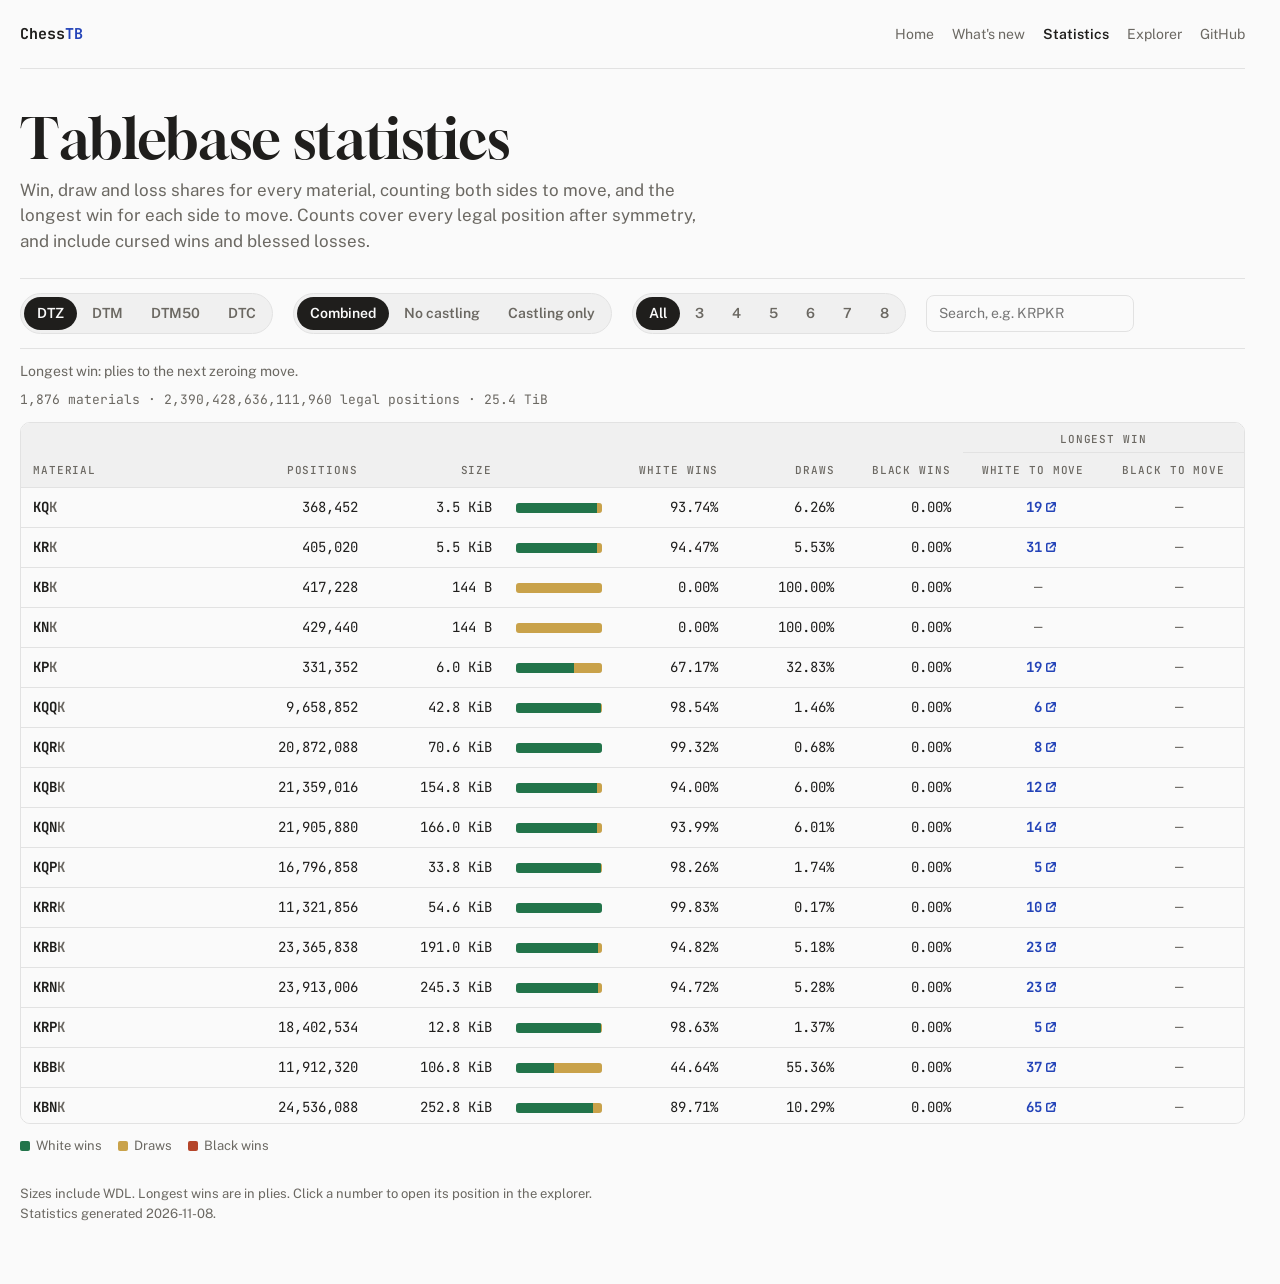
==== commit f12c2fdf: "Slop" ====
--- a/docs/stats.html
+++ b/docs/stats.html
@@ -8,82 +8,33 @@
 <meta property="og:title" content="ChessTB – Tablebase statistics">
 <meta property="og:description" content="Win, draw and loss shares and the longest wins for every ChessTB endgame table, by metric.">
 <meta property="og:type" content="website">
+<link rel="icon" type="image/svg+xml" href="favicon.svg">
+<link rel="apple-touch-icon" href="apple-touch-icon.png">
 <link rel="preconnect" href="https://fonts.googleapis.com">
 <link rel="preconnect" href="https://fonts.gstatic.com" crossorigin>
-<link rel="stylesheet" href="https://fonts.googleapis.com/css2?family=Gloock&family=Public+Sans:wght@400;500;600;700&family=JetBrains+Mono:wght@400;500;700&display=swap">
+<link rel="stylesheet" href="https://fonts.googleapis.com/css2?family=Gloock&family=Public+Sans:ital,wght@0,400;0,500;0,600;0,700;1,400&family=JetBrains+Mono:wght@400;500;700&display=swap">
+<link rel="stylesheet" href="common.css">
 <style>
 /* Layout: a compact header, one control bar, then a single scrolling table with a sticky header row. */
-:root {
-  --paper: #F2F4F1;
-  --panel: #E7EBE6;
-  --ink: #141B18;
-  --muted: #56635D;
-  --rule: #CBD3CE;
-  --accent: #2343B8;
-  --accent-soft: #DCE2F7;
-  --win: #22744A;
-  --draw: #C9A24A;
-  --loss: #B5452A;
-  --display: "Gloock", "Georgia", "Times New Roman", serif;
-  --body: "Public Sans", "Helvetica Neue", Arial, sans-serif;
-  --mono: "JetBrains Mono", ui-monospace, "SFMono-Regular", Menlo, monospace;
-  color-scheme: light;
+:root { --win: #22744A; --draw: #C9A24A; --loss: #B5452A; }
+@media (prefers-color-scheme: dark) {
+  :root:not([data-theme="light"]) { --win: #5FBF88; --draw: #D9B25A; --loss: #D9694A; }
 }
-@media (prefers-color-scheme: dark) {
-  :root:not([data-theme="light"]) {
-    --paper: #0E1412; --panel: #18201D; --ink: #E5EBE7; --muted: #9AA9A2; --rule: #2A3531;
-    --accent: #8EA6FF; --accent-soft: #1E2847; --win: #5FBF88; --draw: #D9B25A; --loss: #D9694A;
-    color-scheme: dark;
-  }
-}
-:root[data-theme="dark"] {
-  --paper: #0E1412; --panel: #18201D; --ink: #E5EBE7; --muted: #9AA9A2; --rule: #2A3531;
-  --accent: #8EA6FF; --accent-soft: #1E2847; --win: #5FBF88; --draw: #D9B25A; --loss: #D9694A;
-  color-scheme: dark;
-}
-
-* { box-sizing: border-box; }
-html, body { margin: 0; }
-html { scrollbar-gutter: stable; }
-body {
-  background: var(--paper); color: var(--ink);
-  font-family: var(--body); font-size: 15px; line-height: 1.5;
-  padding-inline: 20px; padding-block: 0 48px;
-  padding-top: env(safe-area-inset-top, 0px);
-}
-[hidden] { display: none !important; }
-.wrap { max-width: 1240px; margin: 0 auto; }
-a { color: var(--accent); }
-:focus-visible { outline: 2px solid var(--accent); outline-offset: 2px; border-radius: 4px; }
-
-.top { display: flex; justify-content: space-between; align-items: center; gap: 16px; padding-block: 22px; border-bottom: 1px solid var(--rule); line-height: 24px; }
-.brand { font-family: var(--mono); font-weight: 700; font-size: 15px; color: var(--ink); text-decoration: none; }
-.brand span { color: var(--accent); }
-.top nav { display: flex; gap: 18px; font-size: 14px; }
-.top nav a { color: var(--muted); text-decoration: none; }
-.top nav a:hover { color: var(--ink); }
-.top nav a[aria-current="page"] { color: var(--ink); font-weight: 600; }
-/* On phones the nav takes its own row under the logo instead of wrapping or hiding. */
-@media (max-width: 520px) {
-  .top { flex-wrap: wrap; row-gap: 12px; }
-  .top nav { width: 100%; gap: 16px; font-size: 13px; }
-}
+:root[data-theme="dark"] { --win: #5FBF88; --draw: #D9B25A; --loss: #D9694A; }
+
+body { font-size: 15px; line-height: 1.5; padding-block: 0 48px; }
 
 .head { display: grid; gap: 10px; padding-block: 40px 24px; }
 h1 { font-family: var(--display); font-weight: 400; font-size: clamp(36px, 5vw, 56px); line-height: 1.05; margin: 0; }
 .lede { color: var(--muted); font-size: 17px; max-width: 68ch; margin: 0; }
 
 .controls { display: flex; flex-wrap: wrap; gap: 12px 20px; align-items: center; padding-block: 14px; border-top: 1px solid var(--rule); border-bottom: 1px solid var(--rule); }
-.seg { display: inline-flex; border: 1px solid var(--rule); border-radius: 999px; padding: 3px; gap: 2px; background: var(--panel); flex-wrap: wrap; }
-.seg button { font: inherit; font-size: 14px; font-weight: 600; border: 0; background: transparent; color: var(--muted); padding: 6px 13px; border-radius: 999px; cursor: pointer; }
-.seg button[aria-pressed="true"] { background: var(--ink); color: var(--paper); }
-.seg button:disabled { opacity: .35; cursor: default; }
 .search { font: inherit; font-size: 14px; padding: 7px 12px; border: 1px solid var(--rule); border-radius: 8px; background: var(--paper); color: var(--ink); width: 13rem; max-width: 100%; }
 .metric-note { font-size: 14px; color: var(--muted); padding-block: 12px 4px; margin: 0; }
 .summary { font-family: var(--mono); font-size: 13px; color: var(--muted); padding-block: 4px 12px; margin: 0; font-variant-numeric: tabular-nums; }
 
 .table-wrap { overflow: auto; max-height: 78vh; border: 1px solid var(--rule); border-radius: 10px; background: var(--paper); }
-table { border-collapse: separate; border-spacing: 0; width: 100%; min-width: 820px; table-layout: fixed; font-size: 14px; }
+table { border-collapse: separate; border-spacing: 0; width: 100%; min-width: 920px; table-layout: fixed; font-size: 14px; }
 th, td { padding: 9px 12px; border-bottom: 1px solid var(--rule); text-align: left; vertical-align: middle; white-space: nowrap; }
 thead th { white-space: normal; position: sticky; top: 0; z-index: 1; background: var(--panel); font-family: var(--mono); font-size: 11px; font-weight: 500; letter-spacing: .08em; text-transform: uppercase; color: var(--muted); }
 thead th button { all: unset; cursor: pointer; display: inline-flex; gap: 4px; align-items: center; }
@@ -97,6 +48,8 @@
 thead th[aria-sort="descending"] button::after { content: "▼"; font-size: 9px; }
 th.num, td.num { text-align: right; font-family: var(--mono); font-variant-numeric: tabular-nums; }
 td.mat { font-family: var(--mono); font-weight: 700; }
+/* Black's side of the material name, from its king on, is muted so the split reads at a glance. */
+td.mat .blk { color: var(--muted); }
 tbody tr:hover td { background: var(--accent-soft); }
 .bar { display: flex; width: 100%; max-width: 120px; height: 10px; border-radius: 3px; overflow: hidden; background: var(--rule); }
 .bar i { display: block; height: 100%; }
@@ -104,7 +57,7 @@
 .bar .d { background: var(--draw); }
 .bar .l { background: var(--loss); }
 td.long a { font-weight: 700; text-decoration: none; }
-td.long a::after { content: ""; display: inline-block; vertical-align: baseline; margin-left: 4px; width: 10px; height: 10px; background: currentColor; -webkit-mask: url("data:image/svg+xml,%3Csvg xmlns='http://www.w3.org/2000/svg' viewBox='1.8 1.1 9.1 9.1'%3E%3Cpath d='M5.5 2.5H3.2a.7.7 0 0 0-.7.7v5.6a.7.7 0 0 0 .7.7h5.6a.7.7 0 0 0 .7-.7V6.5M7 1.8h3.2V5M10 2 5.6 6.4' fill='none' stroke='black' stroke-width='1.4' stroke-linecap='round' stroke-linejoin='round'/%3E%3C/svg%3E") center / contain no-repeat; mask: url("data:image/svg+xml,%3Csvg xmlns='http://www.w3.org/2000/svg' viewBox='1.8 1.1 9.1 9.1'%3E%3Cpath d='M5.5 2.5H3.2a.7.7 0 0 0-.7.7v5.6a.7.7 0 0 0 .7.7h5.6a.7.7 0 0 0 .7-.7V6.5M7 1.8h3.2V5M10 2 5.6 6.4' fill='none' stroke='black' stroke-width='1.4' stroke-linecap='round' stroke-linejoin='round'/%3E%3C/svg%3E") center / contain no-repeat; }
+td.long a::after { content: ""; display: inline-block; vertical-align: baseline; margin-left: 4px; width: 10px; height: 10px; background: currentColor; -webkit-mask: var(--ext-icon) center / contain no-repeat; mask: var(--ext-icon) center / contain no-repeat; }
 td.long a:hover { text-decoration: underline; }
 th.ctr, td.long { text-align: center; }
 /* Numbers right-align inside a 4-digit box that stays centred, so digits line up under the centred header. */
@@ -115,7 +68,7 @@
 .legend span { display: inline-flex; align-items: center; gap: 6px; }
 .legend i { width: 10px; height: 10px; border-radius: 2px; display: inline-block; }
 .foot #generated { display: block; }
-.foot { font-size: 13px; color: var(--muted); padding-block: 16px 0; max-width: 80ch; }
+.foot { font-size: 13px; color: var(--muted); padding-block: 16px 0; margin-block: 1em; max-width: 80ch; }
 
 @media (max-width: 640px) {
   body { padding-inline: 16px; }
@@ -129,8 +82,9 @@
     <a class="brand" href="./">Chess<span>TB</span></a>
     <nav aria-label="Site">
       <a href="./">Home</a>
+      <a href="whatsnew.html">What's new</a>
       <a href="stats.html" aria-current="page">Statistics</a>
-      <a href="https://noobpwnftw-chesstb-explorer.hf.space/">Explorer</a>
+      <a href="https://chesstb-explorer.hf.space/">Explorer</a>
       <a href="https://github.com/noobpwnftw/chesstb">GitHub</a>
     </nav>
   </header>
@@ -159,6 +113,7 @@
       <button type="button" data-n="5">5</button>
       <button type="button" data-n="6">6</button>
       <button type="button" data-n="7">7</button>
+      <button type="button" data-n="8">8</button>
     </div>
     <input class="search" id="q" type="search" placeholder="Search, e.g. KRPKR" aria-label="Search materials" autocomplete="off" spellcheck="false">
   </div>
@@ -169,18 +124,19 @@
   <div class="table-wrap">
     <table>
       <colgroup>
-        <col style="width: 12%"><col style="width: 15%"><col style="width: 13%">
-        <col style="width: 10%"><col style="width: 9%"><col style="width: 10%">
-        <col style="width: 15.5%"><col style="width: 15.5%">
+        <col style="width: 10%"><col style="width: 18.5%"><col style="width: 11%">
+        <col style="width: 9%"><col style="width: 9.5%"><col style="width: 9.5%"><col style="width: 9.5%">
+        <col style="width: 11.5%"><col style="width: 11.5%">
       </colgroup>
       <thead>
         <tr class="group">
-          <th colspan="6" class="blank"></th>
+          <th colspan="7" class="blank"></th>
           <th colspan="2" class="grp" scope="colgroup">Longest win</th>
         </tr>
         <tr>
           <th data-key="mat" aria-sort="none"><button type="button">Material</button></th>
           <th class="num" data-key="pos" aria-sort="none"><button type="button">Positions</button></th>
+          <th class="num" data-key="size" aria-sort="none"><button type="button">Size</button></th>
           <th aria-hidden="true"></th>
           <th class="num" data-key="w" aria-sort="none"><button type="button">White wins</button></th>
           <th class="num" data-key="d" aria-sort="none"><button type="button">Draws</button></th>
@@ -197,12 +153,12 @@
     <span><i style="background: var(--draw)"></i>Draws</span>
     <span><i style="background: var(--loss)"></i>Black wins</span>
   </div>
-  <p class="foot">Longest wins are in plies. Click a number to open its position in the explorer.<span id="generated"></span></p>
+  <p class="foot">Sizes include WDL. Longest wins are in plies. Click a number to open its position in the explorer.<span id="generated"></span></p>
 </div>
 
 <script>
 (function () {
-  var EXPLORER = "https://noobpwnftw-chesstb-explorer.hf.space/";
+  var EXPLORER = "https://chesstb-explorer.hf.space/";
   var NOTES = {
     dtz: "Longest win: plies to the next zeroing move.",
     dtm: "Longest win: plies to mate, ignoring the 50-move rule.",
@@ -227,6 +183,14 @@
     if (x > 0 && v < 0.005) return "<0.01%";
     if (x < total && v > 99.995) return ">99.99%";
     return v.toFixed(2) + "%";
+  }
+  function sizeBytes(row) {
+    return row.s[state.metric];
+  }
+  function formatBytes(bytes) {
+    var units = ["B", "KiB", "MiB", "GiB", "TiB", "PiB"], i = 0;
+    while (bytes >= 1024 && i < units.length - 1) { bytes /= 1024; i++; }
+    return (i ? bytes.toFixed(1) : bytes.toString()) + " " + units[i];
   }
   function fullFen(fen) {
     var f = fen.trim().split(/\s+/), d = ["", "w", "-", "-", "0", "1"];
@@ -259,6 +223,8 @@
     return EXPLORER + "#fen=" + encodeURIComponent(full) + (needs960(full) ? "&variant=chess960" : "");
   }
   function esc(s) { return s.replace(/[&<>"]/g, function (c) { return { "&": "&amp;", "<": "&lt;", ">": "&gt;", '"': "&quot;" }[c]; }); }
+  // White's pieces, then Black's from the second king on.
+  function matHtml(m) { var i = m.indexOf("K", 1); return i < 0 ? esc(m) : esc(m.slice(0, i)) + '<span class="blk">' + esc(m.slice(i)) + "</span>"; }
 
   function derive(row) {
     var c = row.c, tot = c[3] + c[7];
@@ -282,6 +248,7 @@
         switch (k) {
           case "mat": return r.m;
           case "pos": return s.tot;
+          case "size": return sizeBytes(r);
           case "w": return s.tot ? s.w / s.tot : 0;
           case "d": return s.tot ? s.d / s.tot : 0;
           case "b": return s.tot ? s.b / s.tot : 0;
@@ -307,13 +274,16 @@
 
   function render() {
     var rows = currentRows();
-    var html = [], total = 0n;
+    var html = [], total = 0n, bytes = 0;
     rows.forEach(function (r) {
       var s = derive(r), l = r.l[state.metric];
       total += BigInt(s.tot);
+      var size = sizeBytes(r);
+      bytes += size;
       var bw = s.tot ? 100 * s.w / s.tot : 0, bd = s.tot ? 100 * s.d / s.tot : 0, bb = s.tot ? 100 * s.b / s.tot : 0;
-      html.push("<tr><td class=\"mat\">" + esc(r.m) + "</td>" +
+      html.push("<tr><td class=\"mat\">" + matHtml(r.m) + "</td>" +
         "<td class=\"num\">" + s.tot.toLocaleString("en-US") + "</td>" +
+        '<td class="num" title="' + (size.toLocaleString("en-US") + " bytes") + '">' + formatBytes(size) + "</td>" +
         '<td><div class="bar" title="' + pct(s.w, s.tot) + " / " + pct(s.d, s.tot) + " / " + pct(s.b, s.tot) + '">' +
           '<i class="w" style="width:' + bw + '%"></i><i class="d" style="width:' + bd + '%"></i><i class="l" style="width:' + bb + '%"></i></div></td>' +
         '<td class="num">' + pct(s.w, s.tot) + "</td>" +
@@ -322,9 +292,13 @@
         longestCell(l[0]) + longestCell(l[1]) + "</tr>");
     });
     document.getElementById("rows").innerHTML = html.join("") ||
-      '<tr><td colspan="8" class="none">No materials match these filters.</td></tr>';
-    document.getElementById("summary").textContent =
-      rows.length.toLocaleString("en-US") + " materials · " + total.toLocaleString("en-US") + " legal positions";
+      '<tr><td colspan="9" class="none">No materials match these filters.</td></tr>';
+    // Each part stays on one line; the summary only breaks between parts.
+    document.getElementById("summary").innerHTML = [
+      rows.length.toLocaleString("en-US") + " materials",
+      total.toLocaleString("en-US") + " legal positions",
+      formatBytes(bytes)
+    ].map(function (t) { return '<span class="nw">' + t + "</span>"; }).join(" · ");
     document.getElementById("note").textContent = NOTES[state.metric];
     syncControls();
   }
@@ -363,13 +337,11 @@
     document.getElementById("q").addEventListener("input", function (e) { state.q = e.target.value; render(); });
     document.querySelectorAll("thead th[data-key] button").forEach(function (b) {
       b.addEventListener("click", function () {
-        var k = b.parentNode.dataset.key;
-        if (state.sort === k) {
-          if (state.dir > 0) state.dir = -1; else { state.sort = null; state.dir = 1; }
-        } else {
-          state.sort = k;
-          state.dir = k === "mat" ? 1 : -1;
-        }
+        // Clicks cycle: the column's natural order (A to Z for material, largest first for numbers), reversed, then unsorted.
+        var k = b.parentNode.dataset.key, first = k === "mat" ? 1 : -1;
+        if (state.sort !== k) { state.sort = k; state.dir = first; }
+        else if (state.dir === first) state.dir = -first;
+        else { state.sort = null; state.dir = 1; }
         render();
       });
     });
@@ -388,7 +360,7 @@
   function buildCombined(d) {
     var byName = {};
     var rows = d.sets[0].rows.map(function (r) {
-      var copy = { m: r.m, n: r.n, c: r.c.slice(), l: {} };
+      var copy = { m: r.m, n: r.n, c: r.c.slice(), l: {}, s: Object.assign({}, r.s) };
       Object.keys(r.l).forEach(function (k) { copy.l[k] = [r.l[k][0].slice(), r.l[k][1].slice()]; });
       byName[r.m] = copy;
       return copy;
@@ -399,6 +371,7 @@
       for (var i = 0; i < 8; i++) t.c[i] += r.c[i];
       Object.keys(r.l).forEach(function (k) {
         if (!t.l[k]) return;
+        t.s[k] += r.s[k];
         for (var s = 0; s < 2; s++) if (r.l[k][s][0] > t.l[k][s][0]) t.l[k][s] = r.l[k][s].slice();
       });
     });
--- a/docs/common.css
+++ b/docs/common.css
@@ -0,0 +1,100 @@
+/* Shared by every ChessTB page: theme tokens, base type, top bar, boards and the common controls.
+   Result colours (win, draw, loss) differ between pages and stay in each page. */
+:root {
+  --paper: #FAFAFA;
+  --panel: #F0F0F0;
+  --ink: #1F1E1C;
+  --muted: #6B6862;
+  --rule: #E2E2E2;
+  --accent: #2343B8;
+  --accent-soft: #DCE2F7;
+  --sq-light: #DFE5DC;
+  --sq-dark: #8AA090;
+  --coord: #121614;
+  /* Board arrows: a winning move, a mistake, and a cursed win (a win the 50-move rule turns into a draw). */
+  --arrow: #2343B8;
+  --arrow-bad: #B5452A;
+  --arrow-cursed: #B07D12;
+  --display: "Gloock", "Georgia", "Times New Roman", serif;
+  --body: "Public Sans", "Helvetica Neue", Arial, sans-serif;
+  --mono: "JetBrains Mono", ui-monospace, "SFMono-Regular", Menlo, monospace;
+  /* External-link glyph, drawn with mask so it takes the text colour. */
+  --ext-icon: url("data:image/svg+xml,%3Csvg xmlns='http://www.w3.org/2000/svg' viewBox='1.8 1.1 9.1 9.1'%3E%3Cpath d='M5.5 2.5H3.2a.7.7 0 0 0-.7.7v5.6a.7.7 0 0 0 .7.7h5.6a.7.7 0 0 0 .7-.7V6.5M7 1.8h3.2V5M10 2 5.6 6.4' fill='none' stroke='black' stroke-width='1.4' stroke-linecap='round' stroke-linejoin='round'/%3E%3C/svg%3E");
+  color-scheme: light;
+  padding-top: env(safe-area-inset-top, 0px);
+  padding-bottom: env(safe-area-inset-bottom, 0px);
+}
+@media (prefers-color-scheme: dark) {
+  :root:not([data-theme="light"]) {
+    --paper: #141414; --panel: #1E1E1E; --ink: #ECECEC; --muted: #A3A3A3; --rule: #2E2E2E;
+    --accent: #8EA6FF; --accent-soft: #1E2847;
+    --sq-light: #B9C4B6; --sq-dark: #6B8473; --arrow: #3B5BDB; --arrow-bad: #C4542F; --arrow-cursed: #B8861C;
+    color-scheme: dark;
+  }
+}
+:root[data-theme="dark"] {
+  --paper: #141414; --panel: #1E1E1E; --ink: #ECECEC; --muted: #A3A3A3; --rule: #2E2E2E;
+  --accent: #8EA6FF; --accent-soft: #1E2847;
+  --sq-light: #B9C4B6; --sq-dark: #6B8473; --arrow: #3B5BDB; --arrow-bad: #C4542F; --arrow-cursed: #B8861C;
+  color-scheme: dark;
+}
+
+* { box-sizing: border-box; }
+html, body { margin: 0; }
+html { scrollbar-gutter: stable; }
+body { background: var(--paper); color: var(--ink); font-family: var(--body); padding-inline: 20px; }
+img { max-width: 100%; }
+[hidden] { display: none !important; }
+.wrap { max-width: 1240px; margin: 0 auto; }
+a { color: var(--accent); }
+:focus-visible { outline: 2px solid var(--accent); outline-offset: 3px; border-radius: 4px; }
+.nw { white-space: nowrap; }
+h1, h2, h3 { font-family: var(--display); font-weight: 400; text-wrap: balance; margin: 0; line-height: 1.08; }
+p { margin: 0; }
+.eyebrow { font-family: var(--mono); font-size: 12px; letter-spacing: .14em; text-transform: uppercase; color: var(--muted); }
+
+/* top bar */
+.top { display: flex; justify-content: space-between; align-items: center; gap: 16px; padding-block: 22px; border-bottom: 1px solid var(--rule); line-height: 24px; }
+.brand { font-family: var(--mono); font-weight: 700; font-size: 15px; color: var(--ink); text-decoration: none; }
+.brand span { color: var(--accent); }
+.top nav { display: flex; gap: 18px; font-size: 14px; }
+.top nav a { color: var(--muted); text-decoration: none; }
+.top nav a:hover { color: var(--ink); }
+.top nav a[aria-current="page"] { color: var(--ink); font-weight: 600; }
+/* On phones the nav takes its own row under the logo instead of wrapping or hiding. */
+@media (max-width: 520px) {
+  .top { flex-wrap: wrap; row-gap: 12px; }
+  .top nav { width: 100%; gap: 16px; font-size: 13px; }
+}
+
+/* Segmented control. Each button's transparent border fills the pill's padding, so the whole pill is clickable. */
+.seg { display: inline-flex; flex-wrap: wrap; border: 1px solid var(--rule); border-radius: 999px; background: var(--panel); }
+.seg button { font: inherit; font-size: 14px; font-weight: 600; border: solid transparent; border-width: 3px 1px; background: transparent padding-box; color: var(--muted); padding: 6px 13px; border-radius: 999px; cursor: pointer; }
+.seg button:first-child { border-left-width: 3px; }
+.seg button:last-child { border-right-width: 3px; }
+.seg button:not([aria-pressed="true"]):not(:disabled):hover { color: var(--ink); }
+.seg button[aria-pressed="true"] { background: var(--ink) padding-box; color: var(--paper); }
+.seg button:disabled { opacity: .35; cursor: default; }
+
+/* Pill link with a leading icon. */
+.pill-btn { display: inline-flex; align-items: center; gap: 8px; padding: 6px 13px; border: 1px solid var(--rule); border-radius: 999px; background: var(--panel); color: var(--ink); font-size: 13px; font-weight: 600; line-height: 1.6; text-decoration: none; }
+.pill-btn:hover { background: color-mix(in srgb, var(--ink) 6%, var(--panel)); border-color: color-mix(in srgb, var(--ink) 22%, var(--rule)); }
+.pill-btn svg { width: 14px; height: 14px; flex: none; color: var(--accent); }
+
+/* Boards: squares and pieces drawn by each page's render(), arrows in an SVG layer on top, caption below. */
+.board-wrap { position: relative; width: 100%; max-width: 440px; aspect-ratio: 1; justify-self: center; }
+.board { position: absolute; inset: 0; display: grid; grid-template-columns: repeat(8, 1fr); grid-template-rows: repeat(8, 1fr); border-radius: 6px; overflow: hidden; box-shadow: 0 1px 0 var(--rule), 0 18px 40px -24px rgba(0,0,0,.45); }
+.sq { position: relative; display: grid; place-items: center; }
+.sq.l { background: var(--sq-light); }
+.sq.d { background: var(--sq-dark); }
+.sq .coord { position: absolute; font-family: var(--mono); font-size: 9px; line-height: 1; opacity: .7; color: var(--coord); }
+.sq .coord.f { right: 3px; bottom: 3px; }
+.sq .coord.r { left: 3px; top: 3px; }
+.pc { position: absolute; inset: 0; width: 100%; height: 100%; display: block; z-index: 1; pointer-events: none; }
+.arrows { position: absolute; inset: 0; pointer-events: none; z-index: 2; }
+.board-col { display: grid; gap: 0; align-content: start; min-width: 0; width: 100%; max-width: 440px; justify-self: center; }
+.board-caption { display: grid; gap: 2px; margin-top: 10px; font-size: 12px; color: var(--muted); font-family: var(--mono); max-width: 440px; }
+.fen { white-space: nowrap; overflow-x: auto; font-variant-numeric: tabular-nums; }
+.explore { justify-self: start; font-family: var(--body); font-size: 13px; font-weight: 600; color: var(--accent); text-decoration: none; }
+.explore::after { content: ""; display: inline-block; vertical-align: baseline; margin-left: .35em; width: .75em; height: .75em; background: currentColor; -webkit-mask: var(--ext-icon) center / contain no-repeat; mask: var(--ext-icon) center / contain no-repeat; }
+.explore:hover { text-decoration: underline; }
